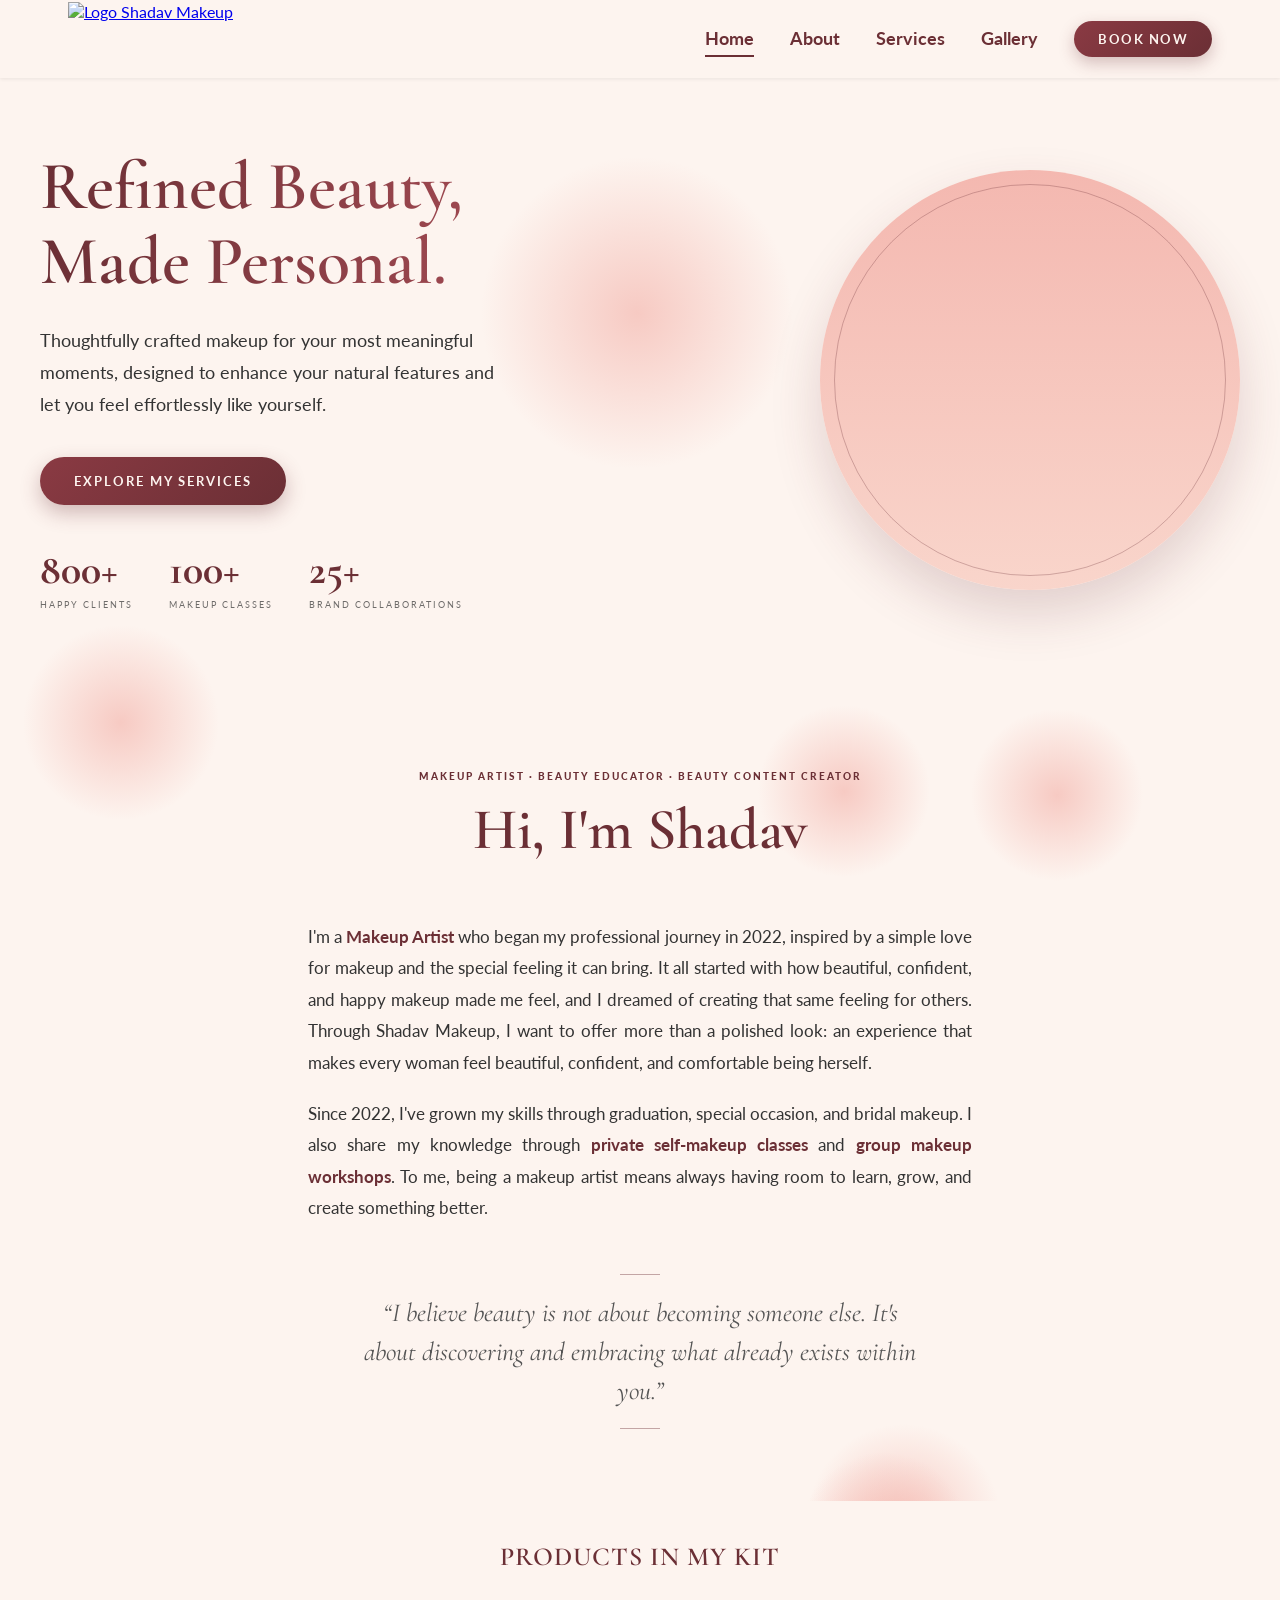
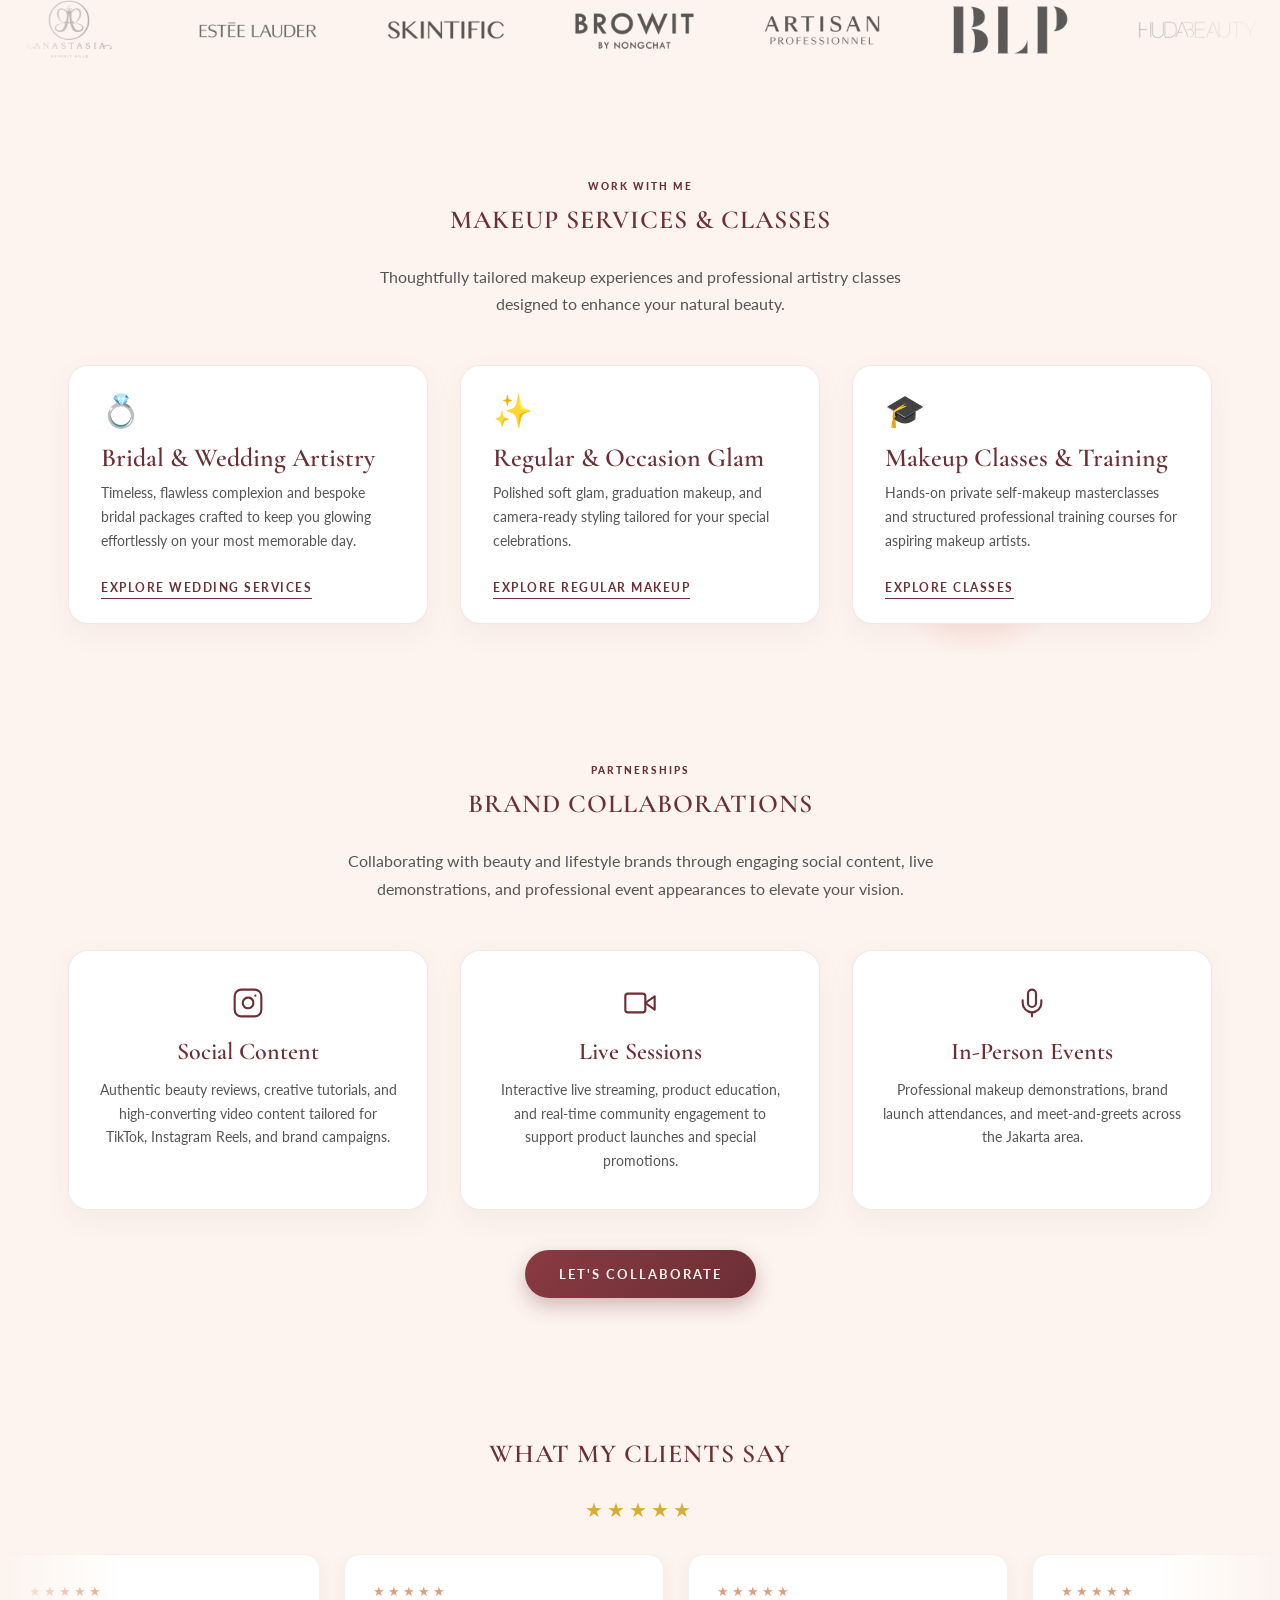
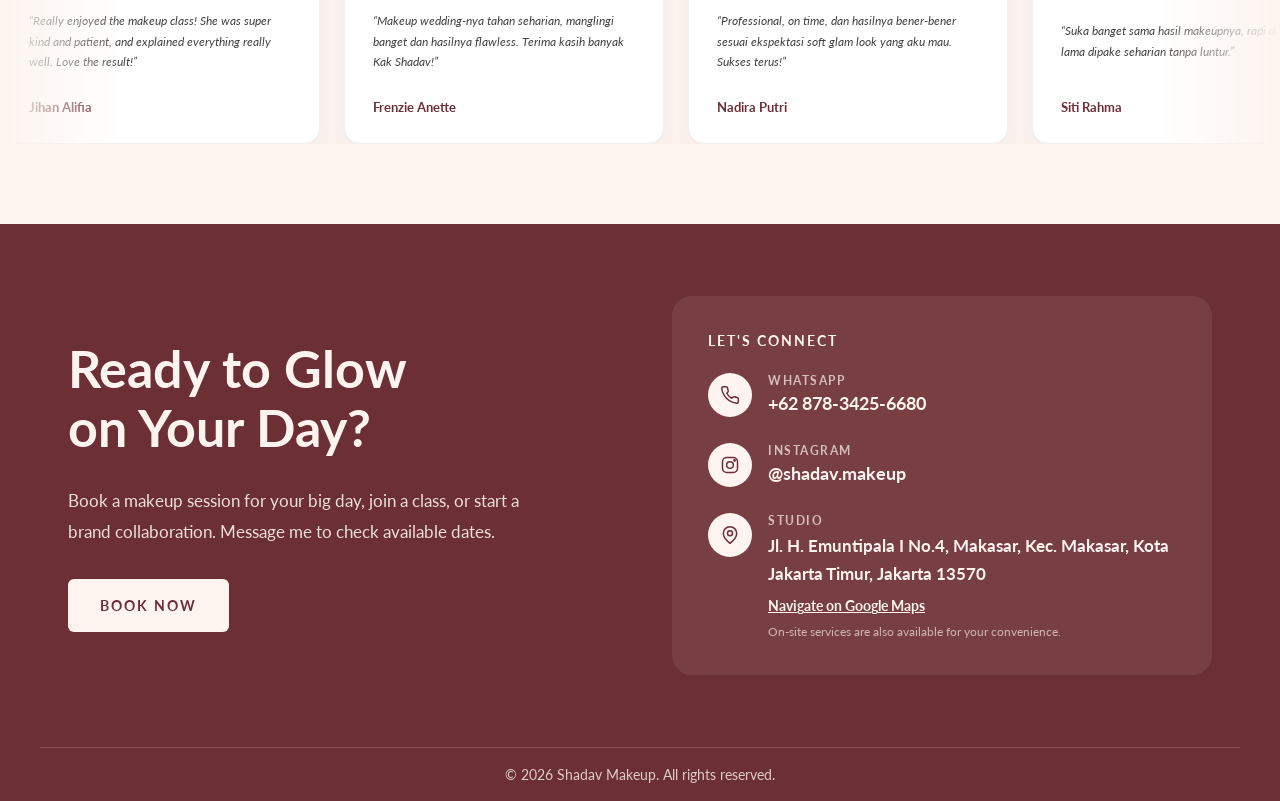
==== index.html @ 74dbebce "initial commit" ====
<!DOCTYPE html>
<html lang="id">
<head>
  <meta charset="UTF-8">
  <link rel="icon" href="Data/Logo/Logo.png" type="image/png">
  <meta name="viewport" content="width=device-width, initial-scale=1.0">
  <title>Shadav Makeup | Professional Makeup Artist</title>
  <link rel="preconnect" href="https://fonts.googleapis.com">
  <link rel="preconnect" href="https://fonts.gstatic.com" crossorigin>
  <link href="https://fonts.googleapis.com/css2?family=Cormorant+Garamond:wght@600&family=Lato:wght@400;700&display=swap" rel="stylesheet">
  <link rel="stylesheet" href="style.css">
</head>
<body class="has-glow">
 
  <header class="site-header">
    <div class="header-inner">
 
      <a href="index.html" class="logo" aria-label="Shadav Makeup, beranda">
        <img src="/Data/Logo/logo.png" alt="Logo Shadav Makeup">
      </a>
 
      <button class="nav-toggle" aria-label="Buka menu" aria-expanded="false">
        <span></span><span></span><span></span>
      </button>
 
      <nav class="main-nav" aria-label="Navigasi utama">
        <ul>
          <li><a href="index.html" class="active">Home</a></li>
          <li><a href="index.html#about">About</a></li>
          <li><a href="service.html">Services</a></li>
          <li><a href="gallery.html">Gallery</a></li>
          <li><a href="https://wa.me/6287834256680?text=Halo%2C%20saya%20ingin%20booking%20%5Bjenis%20layanan%5D%20pada%20tanggal%20%5Bdd%2Fmm%2Fyyyy%5D." class="nav-book-btn" target="_blank" rel="noopener">Book Now</a></li>
        </ul>
      </nav>
 
    </div>
  </header>
  <!DOCTYPE html>
<html lang="id">
<head>
  <meta charset="UTF-8">
  <meta name="viewport" content="width=device-width, initial-scale=1.0">
  <title>About Me | Shadav Makeup</title>
  <link rel="preconnect" href="https://fonts.googleapis.com">
  <link rel="preconnect" href="https://fonts.gstatic.com" crossorigin>
  <link href="https://fonts.googleapis.com/css2?family=Cormorant+Garamond:ital,wght@0,600;1,500&family=Lato:wght@400;700&display=swap" rel="stylesheet">
  <link rel="stylesheet" href="style.css">
</head>
<body>

  <main>

    <section class="hero">
    <div class="hero-inner">

  <div class="hero-text">
  <h1>Refined Beauty,<br>Made Personal.</h1>
  <p>Thoughtfully crafted makeup for your most meaningful moments, designed to enhance your natural features and let you feel effortlessly like yourself.</p>
  <a class="btn-primary" href="service.html">Explore My Services</a>

  <!-- Pindahkan .hero-stats ke sini -->
  <div class="hero-stats">
    <div class="hero-stat">
      <strong>800+</strong>
      <span>Happy Clients</span>
    </div>
    <div class="hero-stat">
      <strong>100+</strong>
      <span>Makeup Classes</span>
    </div>
    <div class="hero-stat">
      <strong>25+</strong>
      <span>Brand Collaborations</span>
    </div>
  </div>

    </div>
    <div class="hero-photo">
      <img src="Data/Logo/hero.png" alt="Shadav Makeup, professional makeup artist" fetchpriority="high">
      <img src="Data/Logo/hero1.png" alt="" aria-hidden="true">
      <img src="Data/Logo/hero2.png" alt="" aria-hidden="true">
    </div>

    </div>
  </section>

    <section id="about" class="about-hero has-glow">
      <p class="eyebrow">Makeup Artist · Beauty Educator · Beauty Content Creator</p>
      <h1>Hi, I'm Shadav</h1>
    </section>
    <section class="about-content">
      <p>
        I'm a <strong>Makeup Artist</strong> who began my professional journey
        in 2022, inspired by a simple love for makeup and the special feeling
        it can bring. It all started with how beautiful, confident, and happy
        makeup made me feel, and I dreamed of creating that same feeling for
        others. Through Shadav Makeup, I want to offer more than a polished
        look: an experience that makes every woman feel beautiful, confident,
        and comfortable being herself.
      </p>

      <p>
        Since 2022, I've grown my skills through graduation, special occasion,
        and bridal makeup. I also share my knowledge through
        <strong>private self-makeup classes</strong> and
        <strong>group makeup workshops</strong>. To me, being a makeup artist
        means always having room to learn, grow, and create something better.
      </p>

      <blockquote class="about-quote">
        <p>“I believe beauty is not about becoming someone else. It's about discovering and embracing what already exists within you.”</p>
      </blockquote>

    </section>

    <section class="brand-section">
    <div class="brand-title">Products in my kit</div>
    <div class="brand-marquee">
      <div class="brand-track">
        <!-- SET PERTAMA (Gambar Asli: brand sampai brand2) -->
        <div class="brand-item"><img src="Data/Brand/brand.png" alt="Brand Logo" loading="lazy"></div>
        <div class="brand-item"><img src="Data/Brand/brand1.png" alt="Brand Logo" loading="lazy"></div>
        <div class="brand-item"><img src="Data/Brand/brand2.png" alt="Brand Logo" loading="lazy"></div>
        <div class="brand-item"><img src="Data/Brand/brand3.png" alt="Brand Logo" loading="lazy"></div>
        <div class="brand-item"><img src="Data/Brand/brand4.png" alt="Brand Logo" loading="lazy"></div>
        <div class="brand-item"><img src="Data/Brand/brand5.png" alt="Brand Logo" loading="lazy"></div>
        <div class="brand-item"><img src="Data/Brand/brand6.png" alt="Brand Logo" loading="lazy"></div>
        <div class="brand-item"><img src="Data/Brand/brand7.png" alt="Brand Logo" loading="lazy"></div>
        <div class="brand-item"><img src="Data/Brand/brand8.png" alt="Brand Logo" loading="lazy"></div>
        <div class="brand-item"><img src="Data/Brand/brand9.png" alt="Brand Logo" loading="lazy"></div>
        <div class="brand-item"><img src="Data/Brand/brand10.png" alt="Brand Logo" loading="lazy"></div>
        <div class="brand-item"><img src="Data/Brand/brand11.png" alt="Brand Logo" loading="lazy"></div>
        <div class="brand-item"><img src="Data/Brand/brand12.png" alt="Brand Logo" loading="lazy"></div>
        <div class="brand-item"><img src="Data/Brand/brand13.png" alt="Brand Logo" loading="lazy"></div>
        <div class="brand-item"><img src="Data/Brand/brand14.png" alt="Brand Logo" loading="lazy"></div>

        <!-- SET KEDUA (Duplikat persis untuk looping tanpa jeda) -->
        <div class="brand-item"><img src="Data/Brand/brand.png" alt="Brand Logo" loading="lazy"></div>
        <div class="brand-item"><img src="Data/Brand/brand1.png" alt="Brand Logo" loading="lazy"></div>
        <div class="brand-item"><img src="Data/Brand/brand2.png" alt="Brand Logo" loading="lazy"></div>
        <div class="brand-item"><img src="Data/Brand/brand3.png" alt="Brand Logo" loading="lazy"></div>
        <div class="brand-item"><img src="Data/Brand/brand4.png" alt="Brand Logo" loading="lazy"></div>
        <div class="brand-item"><img src="Data/Brand/brand5.png" alt="Brand Logo" loading="lazy"></div>
        <div class="brand-item"><img src="Data/Brand/brand6.png" alt="Brand Logo" loading="lazy"></div>
        <div class="brand-item"><img src="Data/Brand/brand7.png" alt="Brand Logo" loading="lazy"></div>
        <div class="brand-item"><img src="Data/Brand/brand8.png" alt="Brand Logo" loading="lazy"></div>
        <div class="brand-item"><img src="Data/Brand/brand9.png" alt="Brand Logo" loading="lazy"></div>
        <div class="brand-item"><img src="Data/Brand/brand10.png" alt="Brand Logo" loading="lazy"></div>
        

      </div>
    </div>
    </section>

    <!-- ===== SERVICES HIGHLIGHT SECTION ===== -->
    <section class="services-overview-section">
      <div class="services-overview-header">
        <p class="eyebrow" style="text-align: center;">Work With Me</p>
        <h2 class="brand-title">Makeup Services & Classes</h2>
        <p class="services-overview-lead">Thoughtfully tailored makeup experiences and professional artistry classes designed to enhance your natural beauty.</p>
      </div>

      <div class="services-preview-grid">
        <!-- Card 1: Wedding Services -->
        <div class="service-preview-card">
          <div class="service-preview-icon" aria-hidden="true">💍</div>
          <h3>Bridal & Wedding Artistry</h3>
          <p>Timeless, flawless complexion and bespoke bridal packages crafted to keep you glowing effortlessly on your most memorable day.</p>
          <a href="service.html#makeup-services" class="service-preview-btn">Explore Wedding Services</a>
        </div>

        <!-- Card 2: Regular & Occasion -->
        <div class="service-preview-card">
          <div class="service-preview-icon" aria-hidden="true">✨</div>
          <h3>Regular & Occasion Glam</h3>
          <p>Polished soft glam, graduation makeup, and camera-ready styling tailored for your special celebrations.</p>
          <a href="service.html#makeup-services" class="service-preview-btn">Explore Regular Makeup</a>
        </div>

        <!-- Card 3: Makeup Class -->
        <div class="service-preview-card">
          <div class="service-preview-icon" aria-hidden="true">🎓</div>
          <h3>Makeup Classes & Training</h3>
          <p>Hands-on private self-makeup masterclasses and structured professional training courses for aspiring makeup artists.</p>
          <a href="service.html#makeup-class" class="service-preview-btn">Explore Classes</a>
        </div>
      </div>
    </section>

<!-- ===== BRAND COLLABORATIONS HIGHLIGHT SECTION ===== -->
    <section class="brand-collab-highlight">
      <div class="brand-collab-header">
        <p class="eyebrow" style="text-align: center;">Partnerships</p>
        <h2 class="brand-title">Brand Collaborations</h2>
        <p class="brand-collab-lead">Collaborating with beauty and lifestyle brands through engaging social content, live demonstrations, and professional event appearances to elevate your vision.</p>
      </div>

      <div class="brand-collab-grid">
        <!-- Card 1: Social Content & UGC (Ikon Frame / Kamera Sosial Media) -->
        <div class="brand-collab-card">
          <div class="collab-icon" aria-hidden="true">
            <svg viewBox="0 0 24 24" width="32" height="32" fill="none" stroke="var(--maroon)" stroke-width="1.6" stroke-linecap="round" stroke-linejoin="round">
              <rect x="2" y="2" width="20" height="20" rx="5" ry="5"/>
              <path d="M16 11.37A4 4 0 1 1 12.63 8 4 4 0 0 1 16 11.37z"/>
              <line x1="17.5" y1="6.5" x2="17.51" y2="6.5"/>
            </svg>
          </div>
          <h3>Social Content</h3>
          <p>Authentic beauty reviews, creative tutorials, and high-converting video content tailored for TikTok, Instagram Reels, and brand campaigns.</p>
        </div>

        <!-- Card 2: Live Sessions (Ikon Kamera Video / Live Stream) -->
        <div class="brand-collab-card">
          <div class="collab-icon" aria-hidden="true">
            <svg viewBox="0 0 24 24" width="32" height="32" fill="none" stroke="var(--maroon)" stroke-width="1.6" stroke-linecap="round" stroke-linejoin="round">
              <polygon points="23 7 16 12 23 17 23 7"/>
              <rect x="1" y="5" width="15" height="14" rx="2" ry="2"/>
            </svg>
          </div>
          <h3>Live Sessions</h3>
          <p>Interactive live streaming, product education, and real-time community engagement to support product launches and special promotions.</p>
        </div>

        <!-- Card 3: In-Person Events (Ikon Mikrofon Panggung / Demo) -->
        <div class="brand-collab-card">
          <div class="collab-icon" aria-hidden="true">
            <svg viewBox="0 0 24 24" width="32" height="32" fill="none" stroke="var(--maroon)" stroke-width="1.6" stroke-linecap="round" stroke-linejoin="round">
              <path d="M12 2a3 3 0 0 0-3 3v7a3 3 0 0 0 6 0V5a3 3 0 0 0-3-3Z"/>
              <path d="M19 10v2a7 7 0 0 1-14 0v-2"/>
              <line x1="12" y1="19" x2="12" y2="22"/>
            </svg>
          </div>
          <h3>In-Person Events</h3>
          <p>Professional makeup demonstrations, brand launch attendances, and meet-and-greets across the Jakarta area.</p>
        </div>
      </div>

      <div class="brand-collab-action">
        <a href="service.html#brand-collaboration" class="btn-primary">Let's Collaborate</a>
      </div>
    </section>



 <section class="testimonial-section">
  <div class="testimonial-header">
    <div class="brand-title">What My Clients Say</div>
    <div class="testimonial-stars" aria-hidden="true">★★★★★</div>
  </div>

  <div class="testimonial-marquee">
    <div class="testimonial-track">
      <!-- SET TESTIMONI PERTAMA -->
      <a href="https://maps.app.goo.gl/9hsA146xZjaHkPZA9" target="_blank" rel="noopener" class="testimonial-card">
        <div class="card-stars" aria-hidden="true">★★★★★</div>
        <p class="t-text">“Really enjoyed the makeup class! She was super kind and patient, and explained everything really well. Love the result!”</p>
        <span class="t-author">Jihan Alifia</span>
      </a>

      <a href="https://maps.app.goo.gl/gFiQk3ho4shvxbuf9" target="_blank" rel="noopener" class="testimonial-card">
        <div class="card-stars" aria-hidden="true">★★★★★</div>
        <p class="t-text">“Makeup wedding-nya tahan seharian, manglingi banget dan hasilnya flawless. Terima kasih banyak Kak Shadav!”</p>
        <span class="t-author">Frenzie Anette</span>
      </a>

      <a href="https://maps.app.goo.gl/FarWRDCESNrMwCrSA" target="_blank" rel="noopener" class="testimonial-card">
        <div class="card-stars" aria-hidden="true">★★★★★</div>
        <p class="t-text">“Professional, on time, dan hasilnya bener-bener sesuai ekspektasi soft glam look yang aku mau. Sukses terus!”</p>
        <span class="t-author">Nadira Putri</span>
      </a>

      <a href="https://maps.app.goo.gl/e9GyzihfRvAQogbX6" target="_blank" rel="noopener" class="testimonial-card">
        <div class="card-stars" aria-hidden="true">★★★★★</div>
        <p class="t-text">“Suka banget sama hasil makeupnya, rapi dan tahan lama dipake seharian tanpa luntur.”</p>
        <span class="t-author">Siti Rahma</span>
      </a>

      <a href="https://maps.app.goo.gl/4ePkPffBnWtYSzQG7" target="_blank" rel="noopener" class="testimonial-card">
        <div class="card-stars" aria-hidden="true">★★★★★</div>
        <p class="t-text">“Private makeup class-nya seru banget, diajarin detail dari nol sampai bisa teknik complexion yang bener.”</p>
        <span class="t-author">Dinda Kirana</span>
      </a>

      <a href="https://maps.app.goo.gl/6vgnK3c5M13cmcCY9" target="_blank" rel="noopener" class="testimonial-card">
        <div class="card-stars" aria-hidden="true">★★★★★</div>
        <p class="t-text">“I absolutely love Ms. Shafa's self-makeup class. It's detailed, simple, easy to understand, and clear. The results are so satisfying.”</p>
        <span class="t-author">Davina adhelya</span>
      </a>

      <a href="https://maps.app.goo.gl/WM1gA1UuwzsRpN5w9" target="_blank" rel="noopener" class="testimonial-card">
        <div class="card-stars" aria-hidden="true">★★★★★</div>
        <p class="t-text">“So happy, the makeup results are really good, Shadav's hands are really good at doing my makeup from tan to deep without changing my skin color🫶”</p>
        <span class="t-author">Novi Hidayah</span>
      </a>

      <a href="https://maps.app.goo.gl/pMRHf56opGnf6Pqm9" target="_blank" rel="noopener" class="testimonial-card">
        <div class="card-stars" aria-hidden="true">★★★★★</div>
        <p class="t-text">“Her sister was a huge help on my wedding day. Her makeup was flawless and lasted until the evening. Thanks for helping me on my big day!”</p>
        <span class="t-author">Maria Virginia</span>
      </a>

      <a href="https://maps.app.goo.gl/UgUh7FtUmLudr6Rf7" target="_blank" rel="noopener" class="testimonial-card">
        <div class="card-stars" aria-hidden="true">★★★★★</div>
        <p class="t-text">“My first makeup class & I was really taught in detail & the sister was very patient when I asked a lot of questions about makeup, thank you very much sis🤍”</p>
        <span class="t-author">Anggraeni Eka Parameswari</span>
      </a>

      <a href="https://maps.app.goo.gl/iuUbffXzSxBXUpti6" target="_blank" rel="noopener" class="testimonial-card">
        <div class="card-stars" aria-hidden="true">★★★★★</div>
        <p class="t-text">“The make up is super awesome, lots of people praise it for being beautiful 🥹 it really suits my face and stays on for a long time”</p>
        <span class="t-author">Nurnisa Dwisefana</span>
      </a>

      <a href="https://maps.app.goo.gl/yznptiZFTEC7spkP7" target="_blank" rel="noopener" class="testimonial-card">
        <div class="card-stars" aria-hidden="true">★★★★★</div>
        <p class="t-text">“It was really great to join the self-makeup class here, the sister was very patient in teaching me and the makeup results were just what I wanted🫶🏻 Keep up the good work, Sis💛”</p>
        <span class="t-author">Novaria Fenita</span>
      </a>

      <a href="https://maps.app.goo.gl/uRn6LtdHjKHLuNyZ7" target="_blank" rel="noopener" class="testimonial-card">
        <div class="card-stars" aria-hidden="true">★★★★★</div>
        <p class="t-text">“Honestly guys, this is the best mua ever I MEAN the makeup is so amazing, beautiful, flawless, even worn until night long lasting on me huhu from complexion!”</p>
        <span class="t-author">Eveline Chintia</span>
      </a>

    </div>
  </div>
</section>

  </main>
  <footer class="site-footer">
    <div class="footer-inner">
 
      <!-- Left: call to action -->
      <div class="footer-cta">
        <h2>Ready to Glow<br>on Your Day?</h2>
        <p>Book a makeup session for your big day, join a class, or start a brand collaboration. Message me to check available dates.</p>
        <a class="btn-cta"
           href="https://wa.me/6287834256680?text=Halo%2C%20saya%20ingin%20booking%20%5Bjenis%20layanan%5D%20pada%20tanggal%20%5Bdd%2Fmm%2Fyyyy%5D."
           target="_blank" rel="noopener">Book Now</a>
      </div>
 
      <!-- Right: contact card -->
      <div class="footer-card">
        <h3>Let's Connect</h3>
        <ul class="connect-list">
 
          <li>
            <span class="icon" aria-hidden="true">
              <svg viewBox="0 0 24 24" width="20" height="20" fill="none" stroke="currentColor" stroke-width="1.8" stroke-linecap="round" stroke-linejoin="round"><path d="M22 16.9v3a2 2 0 0 1-2.2 2 19.8 19.8 0 0 1-8.6-3.1 19.5 19.5 0 0 1-6-6A19.8 19.8 0 0 1 2.1 4.2 2 2 0 0 1 4.1 2h3a2 2 0 0 1 2 1.7c.1 1 .4 1.9.7 2.8a2 2 0 0 1-.5 2.1L8.1 9.9a16 16 0 0 0 6 6l1.3-1.3a2 2 0 0 1 2.1-.4c.9.3 1.8.6 2.8.7a2 2 0 0 1 1.7 2z"/></svg>
            </span>
            <div>
              <span class="label">WhatsApp</span>
              <a href="https://wa.me/6287834256680" target="_blank" rel="noopener">+62 878-3425-6680</a>
            </div>
          </li>
 
          <li>
            <span class="icon" aria-hidden="true">
              <svg viewBox="0 0 24 24" width="20" height="20" fill="none" stroke="currentColor" stroke-width="1.8" stroke-linecap="round" stroke-linejoin="round"><rect x="3" y="3" width="18" height="18" rx="5"/><circle cx="12" cy="12" r="4"/><circle cx="17.5" cy="6.5" r="0.8" fill="currentColor"/></svg>
            </span>
            <div>
              <span class="label">Instagram</span>
              <a href="https://www.instagram.com/shadav.makeup/" target="_blank" rel="noopener">@shadav.makeup</a>
            </div>
          </li>
 
          <li>
            <span class="icon" aria-hidden="true">
              <svg viewBox="0 0 24 24" width="20" height="20" fill="none" stroke="currentColor" stroke-width="1.8" stroke-linecap="round" stroke-linejoin="round"><path d="M20 10c0 6-8 12-8 12S4 16 4 10a8 8 0 0 1 16 0z"/><circle cx="12" cy="10" r="3"/></svg>
            </span>
            <div>
              <span class="label">Studio</span>
              <p class="address">Jl. H. Emuntipala I No.4, Makasar, Kec. Makasar, Kota Jakarta Timur, Jakarta 13570</p>
              <a class="maps-link" href="https://maps.app.goo.gl/tydZSCVLw7vXLrX76" target="_blank" rel="noopener">Navigate on Google Maps</a>
              <p class="note">On-site services are also available for your convenience.</p>
            </div>
          </li>
 
        </ul>
      </div>
 
    </div>
 
    <div class="footer-bottom">
      &copy; <span id="year">2026</span> Shadav Makeup. All rights reserved.
    </div>
  </footer>
 
  <script>
    const toggle = document.querySelector('.nav-toggle');
    const nav = document.querySelector('.main-nav');
    const dd = document.querySelector('.has-dropdown');
 
    toggle.addEventListener('click', () => {
      const open = nav.classList.toggle('open');
      toggle.setAttribute('aria-expanded', open);
    });
 
    // Mobile: ketuk Services untuk buka/tutup submenu
    dd.querySelector(':scope > a').addEventListener('click', (e) => {
      if (window.innerWidth <= 860) {
        e.preventDefault();
        dd.classList.toggle('open');
      }
    });
 
    // Tahun footer otomatis
    document.getElementById('year').textContent = new Date().getFullYear();
  </script>
 
<script src="glow.js" defer></script>
</body>
</html>
---- style.css ----
:root {
  --primary: #fdf4ef;      /* warna primer: background halaman dan header */
  --maroon: #6b2f35;
  --text: #333333;
  --header-h: 78px;
}

* { box-sizing: border-box; margin: 0; padding: 0; }

body {
  min-height: 100vh;
  display: flex;
  flex-direction: column;
  font-family: "Lato", sans-serif;
  color: var(--text);
  background: var(--primary);
}



/* ===== HEADER ===== */
.site-header {
  position: sticky;
  top: 0;
  z-index: 100;
  height: var(--header-h);
  background: var(--primary);
  box-shadow: 0 1px 4px rgba(0, 0, 0, 0.08);
}

.header-inner {
  height: 100%;
  max-width: 1200px;
  margin: 0 auto;
  padding: 0 28px;
  display: flex;
  align-items: center;
  justify-content: space-between;
}

.logo img {
  display: block;
  height: 75px;
  width: auto;
}

/* ===== NAVIGATION ===== */
.main-nav > ul {
  list-style: none;
  display: flex;
  align-items: center;
  gap: 36px;
}

.main-nav a {
  display: inline-block;
  padding: 6px 0;
  font-size: 18px;
  font-weight: 700;
  color: var(--maroon);
  text-decoration: none;
  border-bottom: 2px solid transparent;
  transition: border-color 0.2s;
}

.main-nav a:hover,
.main-nav a.active {
  border-bottom-color: var(--maroon);
}

/* Styling khusus tombol Book Now di Header */
.main-nav .nav-book-btn {
  display: inline-block;
  padding: 10px 24px;
  background-color: var(--maroon);
  color: var(--primary) !important;
  border-radius: 999px;
  font-weight: 700;
  border-bottom: none !important;
  transition: opacity 0.2s, transform 0.2s;
}

.main-nav .nav-book-btn:hover {
  opacity: 0.9;
  transform: translateY(-1px);
  border-bottom: none !important;
}

/* ===== DROPDOWN (Services) ===== */
.has-dropdown { position: relative; }

.dropdown {
  position: absolute;
  top: 100%;
  left: -20px;
  min-width: 280px;
  padding: 8px 0;
  background: #fff;
  box-shadow: 0 6px 18px rgba(0, 0, 0, 0.12);
  opacity: 0;
  visibility: hidden;
  transform: translateY(8px);
  transition: opacity 0.2s, transform 0.2s, visibility 0.2s;
}

.has-dropdown:hover .dropdown,
.has-dropdown:focus-within .dropdown {
  opacity: 1;
  visibility: visible;
  transform: translateY(0);
}

.dropdown li { list-style: none; }

.dropdown a {
  display: block;
  padding: 12px 20px;
  font-size: 17px;
  color: var(--text);
  border-bottom: none;
}

.dropdown a:hover {
  background: var(--primary);
  color: var(--maroon);
  border-bottom: none;
}

/* ===== HAMBURGER (mobile) ===== */
.nav-toggle {
  display: none;
  background: none;
  border: 0;
  cursor: pointer;
  padding: 8px;
}

.nav-toggle span {
  display: block;
  width: 26px;
  height: 3px;
  margin: 5px 0;
  background: var(--maroon);
  border-radius: 2px;
}

/* ===== FOOTER ===== */
.site-footer {
  margin-top: auto;
  background: var(--maroon);
  color: var(--primary);
}

.footer-inner {
  max-width: 1200px;
  margin: 0 auto;
  padding: 72px 28px;
  display: grid;
  grid-template-columns: 1fr 1fr;
  gap: 64px;
  align-items: center;
}

/* Left: call to action */
.footer-cta h2 {
  font-size: clamp(36px, 5vw, 52px);
  font-weight: 700;
  line-height: 1.15;
  margin-bottom: 28px;
}

.footer-cta p {
  max-width: 460px;
  font-size: 17px;
  line-height: 1.8;
  opacity: 0.9;
  margin-bottom: 32px;
}

.btn-cta {
  display: inline-block;
  padding: 18px 32px;
  background: var(--primary);
  color: var(--maroon);
  font-size: 14px;
  font-weight: 700;
  letter-spacing: 2px;
  text-transform: uppercase;
  text-decoration: none;
  border-radius: 6px;
  transition: transform 0.2s, box-shadow 0.2s;
}

.btn-cta:hover {
  transform: translateY(-2px);
  box-shadow: 0 8px 18px rgba(0, 0, 0, 0.25);
}

/* Right: contact card */
.footer-card {
  padding: 36px;
  background: rgba(253, 244, 239, 0.08);
  border-radius: 20px;
}

.footer-card h3 {
  font-size: 14px;
  font-weight: 700;
  letter-spacing: 2px;
  text-transform: uppercase;
  margin-bottom: 24px;
}

.connect-list { list-style: none; }

.connect-list li {
  display: flex;
  gap: 16px;
  align-items: flex-start;
  margin-bottom: 26px;
}

.connect-list li:last-child { margin-bottom: 0; }

.connect-list .icon {
  flex: 0 0 44px;
  width: 44px;
  height: 44px;
  display: flex;
  align-items: center;
  justify-content: center;
  background: var(--primary);
  color: var(--maroon);
  border-radius: 50%;
}

.connect-list .label {
  display: block;
  font-size: 12px;
  font-weight: 700;
  letter-spacing: 1.5px;
  text-transform: uppercase;
  opacity: 0.7;
  margin-bottom: 4px;
}

.connect-list a {
  color: var(--primary);
  font-size: 18px;
  font-weight: 700;
  text-decoration: none;
}

.connect-list a:hover { text-decoration: underline; }

.connect-list .address {
  font-size: 17px;
  font-weight: 700;
  line-height: 1.7;
}

.connect-list .maps-link {
  display: inline-block;
  margin-top: 8px;
  font-size: 14px;
  text-decoration: underline;
}

.connect-list .note {
  margin-top: 10px;
  font-size: 12px;
  opacity: 0.65;
}

.footer-bottom {
  max-width: 1200px;
  margin: 0 auto;
  border-top: 1px solid rgba(253, 244, 239, 0.2);
  text-align: center;
  padding: 18px 28px;
  font-size: 14px;
  opacity: 0.8;
}

/* ===== RESPONSIVE ===== */
@media (max-width: 860px) {
  .nav-toggle { display: block; }

  .main-nav {
    position: absolute;
    top: var(--header-h);
    left: 0;
    right: 0;
    background: var(--primary);
    box-shadow: 0 6px 12px rgba(0, 0, 0, 0.08);
    display: none;
  }

  .main-nav.open { display: block; }

  .main-nav > ul {
    flex-direction: column;
    align-items: stretch;
    gap: 0;
    padding: 8px 28px 16px;
  }

  .main-nav a { padding: 12px 0; }

  .dropdown {
    position: static;
    opacity: 1;
    visibility: visible;
    transform: none;
    box-shadow: none;
    background: transparent;
    padding: 0 0 0 16px;
    min-width: 0;
    display: none;
  }

  .has-dropdown.open .dropdown { display: block; }

  .footer-inner {
    grid-template-columns: 1fr;
    gap: 40px;
    padding: 48px 28px;
  }
}

@media (max-width: 520px) {
  .footer-card { padding: 24px; }
  .hero-stats { gap: 16px 20px; }
  .hero-stat strong { font-size: 32px; }
  .hero-stat span { font-size: 9px; letter-spacing: 1.5px; }
}
/* ===== ABOUT ===== */ 
.about-hero {
  position: relative;
    overflow-x: clip;
  text-align: center;
  padding: 72px 28px 24px;
}


.eyebrow {
  margin-bottom: 12px;
  font-size: 10px;
  font-weight: 1000;
  letter-spacing: 2px;
  text-transform: uppercase;
  color: var(--maroon);
}

.brand-title {
  text-align: center;
  font-family: "Cormorant Garamond", serif;
  font-size: clamp(18px, 3vw, 26px) !important;
  font-weight: 600;
  color: var(--maroon);
  margin-bottom: 28px;
  letter-spacing: 1px;
  text-transform: uppercase;
}

.about-hero h1 {
  font-family: "Cormorant Garamond", serif;
  font-size: clamp(40px, 8vw, 58px);
  font-weight: 600;
  color: var(--maroon);
}

.glow-layer {
  position: absolute;
  inset: 0;
  pointer-events: none;
}

.has-glow {
  position: relative;
  isolation: isolate;
}

.has-glow > :not(.glow-layer) {
  position: relative;
  z-index: 1;
}

.glow {
  position: absolute;
  border-radius: 50%;
  background: radial-gradient(closest-side, rgba(244, 184, 176, 0.7), rgba(244, 184, 176, 0));
  animation: glow-pulse 8s ease-in-out infinite;
}


@keyframes glow-pulse {
  0%, 100% { opacity: 0.25; transform: scale(0.92); }
  50%      { opacity: 0.65; transform: scale(1.08); }
}

@media (prefers-reduced-motion: reduce) {
  .glow { animation: none; opacity: 0.4; }
}

.about-lead {
  max-width: 620px;
  margin: 20px auto 0;
  font-family: "Cormorant Garamond", serif;
  font-style: italic;
  font-size: 20px;
  line-height: 1.5;
  color: var(--maroon);
}

.about-content {
  max-width: 720px;
  margin: 0 auto;
  padding: 32px 28px 72px;
}

.about-content h2 {
  margin: 48px 0 16px;
  font-family: "Cormorant Garamond", serif;
  font-size: 34px;
  font-weight: 600;
  color: var(--maroon);
}

.about-content p {
  margin-bottom: 20px;
  font-size: 17px;
  line-height: 1.85;
  text-align: justify;
  hyphens: auto;
}

.about-content strong { color: var(--maroon); }

.about-quote {
  max-width: 560px;
  margin: 50px auto 0;
  text-align: center;
}

.about-quote::before,
.about-quote::after {
  content: "";
  display: block;
  width: 40px;
  height: 1px;
  margin: 0 auto;
  background: var(--maroon);
  opacity: 0.4;
}

.about-quote::before { margin-bottom: 18px; }
.about-quote::after { margin-top: 18px; }

.about-quote p {
  margin: 0;
  text-align: center;
  font-family: "Cormorant Garamond", serif;
  font-style: italic;
  font-size: 26px;
  line-height: 1.5;
  color: #555;
}


/* ===== HERO ===== */
.hero {
  padding: 72px 28px 88px;
}

.hero-inner {
  max-width: 1200px;
  margin: 0 auto;
  display: grid;
  grid-template-columns: 1.1fr 0.9fr;
  gap: 56px;
  align-items: center;
}

.hero h1 {
  margin-bottom: 24px;
  font-family: "Cormorant Garamond", serif;
  font-size: clamp(42px, 6vw, 68px);
  font-weight: 600;
  line-height: 1.1;
  background: linear-gradient(90deg, #6b2f35, #b4535c);
  -webkit-background-clip: text;
  background-clip: text;
  -webkit-text-fill-color: transparent;
  color: transparent;
}

.hero-text p {
  max-width: 460px;
  margin-bottom: 36px;
  font-size: 18px;
  line-height: 1.8;
}

.btn-primary {
  display: inline-block;
  padding: 16px 34px;
  background: linear-gradient(135deg, #8a3a43, #6b2f35);
  color: var(--primary);
  font-size: 13px;
  font-weight: 700;
  letter-spacing: 2px;
  text-transform: uppercase;
  text-decoration: none;
  border-radius: 999px;
  box-shadow: 0 8px 20px rgba(107, 47, 53, 0.3);
  transition: transform 0.2s, box-shadow 0.2s;
}

.btn-primary:hover {
  transform: translateY(-2px);
  box-shadow: 0 12px 26px rgba(107, 47, 53, 0.38);
}

.hero-stats {
  display: flex;
  flex-wrap: wrap;
  justify-content: flex-start;
  gap: 24px 36px;
  text-align: left;
  margin-top: 44px;
}


.hero-stat strong {
  display: block;
  font-family: "Cormorant Garamond", serif;
  font-size: 42px;
  line-height: 1;
  color: var(--maroon);
}

.hero-stat span {
  display: block;
  margin-top: 8px;
  font-size: 9px;
  letter-spacing: 2px;
  text-transform: uppercase;
  opacity: 0.7;
}

/* Foto berbingkai lengkung */
.hero-photo {
  position: relative;
  width: min(100%, 420px);
  aspect-ratio: 1 / 1;
  margin-left: auto;
  overflow: hidden;
  border-radius: 50%;
  background: linear-gradient(180deg, #f4b8b0, #f9d5cb);
  box-shadow: 0 24px 50px rgba(107, 47, 53, 0.18);
}

.hero-photo img:nth-child(1) { animation-delay: 0s; }
.hero-photo img:nth-child(2) { animation-delay: 5s; }
.hero-photo img:nth-child(3) { animation-delay: 10s; }


@keyframes hero-fade {
  0%   { opacity: 0; transform: scale(1.05); }
  7%   { opacity: 1; }
  33%  { opacity: 1; }
  40%  { opacity: 0; transform: scale(1); }
  100% { opacity: 0; transform: scale(1.05); }
}

@media (prefers-reduced-motion: reduce) {
  .hero-photo img { animation: none; }
  .hero-photo img:first-child { opacity: 1; }
}

.hero-photo::before {
  content: "";
  position: absolute;
  inset: 14px;
  border: 1px solid rgba(107, 47, 53, 0.3);
  border-radius: 50%;
  pointer-events: none;
  z-index: 2;
}

.hero-photo img {
  position: absolute;
  inset: 0;
  opacity: 0;
  animation: hero-fade 15s ease-in-out infinite;
  width: 100%;
  height: 100%;
  object-fit: cover;
  object-position: center top;

}

@media (max-width: 860px) {
  .hero-inner {
    grid-template-columns: 1fr; /* Mengubah layout jadi 1 kolom ke bawah */
    gap: 40px;
    text-align: center;    
  }

  .hero-text p { margin-left: auto; margin-right: auto; }
  .hero-stats { 
    justify-content: center; 
  }
  .hero-stat { 
    text-align: center; 
  }

  .hero-photo { margin: 0 auto; width: min(100%, 340px); }
}

/* ===== BRAND MARQUEE SECTION ===== */
.brand-section {
  padding: 40px 0 60px;
  overflow: hidden;
  background: var(--primary);
}

.brand-marquee {
  position: relative;
  width: 100%;
  overflow: hidden;
  display: flex;
  margin-top: 24px;
  /* Efek pudar (fade) di sisi kiri dan kanan */
  mask-image: linear-gradient(90deg, transparent, #000 15%, #000 85%, transparent);
  -webkit-mask-image: linear-gradient(90deg, transparent, #000 15%, #000 85%, transparent);
}

.brand-track {
  display: flex;
  gap: 48px;
  width: max-content;
  align-items: center;
  animation: scroll-brand 30s linear infinite;
}

.brand-track:hover {
  animation-play-state: paused; /* Berhenti saat kursor diarahkan ke logo */
}

.brand-item {
  flex: 0 0 auto;
  display: flex;
  align-items: center;
  justify-content: center;
  width: 140px;
  height: 60px;
}

.brand-item img {
  max-width: 100%;
  max-height: 100%;
  object-fit: contain;
  opacity: 0.65;
  filter: grayscale(100%);
  transition: opacity 0.3s, filter 0.3s;
}

.brand-item img:hover {
  opacity: 1;
  filter: grayscale(0%);
}

@keyframes scroll-brand {
  from {
    transform: translateX(0);
  }
  to {
    transform: translateX(-50%);
  }
}

@media (prefers-reduced-motion: reduce) {
  .brand-track { animation: none; }
}

/* ===== TESTIMONIAL MARQUEE SECTION ===== */
.testimonial-section {
  padding: 60px 0 80px;
  background: var(--primary);
  overflow: hidden;
}

.testimonial-header {
  text-align: center;
  margin-bottom: 32px;
}

.testimonial-stars {
  font-size: 20px;
  color: #d4af37;
  letter-spacing: 4px;
  margin-top: 8px;
}

.testimonial-marquee {
  position: relative;
  width: 100%;
  overflow: hidden;
  display: flex;
  mask-image: linear-gradient(90deg, transparent, #000 10%, #000 90%, transparent);
  -webkit-mask-image: linear-gradient(90deg, transparent, #000 10%, #000 90%, transparent);
}

.testimonial-track {
  display: flex;
  gap: 24px;
  width: max-content;
  animation: scroll-testimonials 38s linear infinite;
}

.testimonial-track:hover {
  animation-play-state: paused;
}

.testimonial-card {
  flex: 0 0 320px;
  background: #ffffff;
  padding: 28px;
  border-radius: 16px;
  text-decoration: none;
  color: var(--text);
  box-shadow: 0 6px 20px rgba(107, 47, 53, 0.06);
  border: 1px solid rgba(107, 47, 53, 0.08);
  display: flex;
  flex-direction: column;
  justify-content: space-between;
  transition: transform 0.3s, box-shadow 0.3s;
}

.testimonial-card:hover {
  transform: translateY(-4px);
  box-shadow: 0 12px 28px rgba(107, 47, 53, 0.12);
}

.t-text {
  font-size: 12px;
  line-height: 1.7;
  font-style: italic;
  margin-bottom: 16px;
  color: #444;
}

.t-author {
  display: block;
  font-weight: 700;
  font-size: 13px;
  color: var(--maroon);
}

/* ===== SERVICES OVERVIEW SECTION ===== */
.services-overview-section {
  padding: 60px 28px 80px;
  max-width: 1200px;
  margin: 0 auto;
}

.services-overview-header {
  text-align: center;
  margin-bottom: 48px;
}

.services-overview-lead {
  max-width: 540px;
  margin: 12px auto 0;
  font-size: 16px;
  line-height: 1.7;
  color: #555;
}

.services-preview-grid {
  display: grid;
  grid-template-columns: repeat(3, 1fr);
  gap: 32px;
  align-items: stretch;
}

.service-preview-card {
  background: #ffffff;
  padding: 24px 32px;
  border-radius: 20px;
  border: 1px solid rgba(107, 47, 53, 0.1);
  box-shadow: 0 10px 30px rgba(107, 47, 53, 0.05);
  display: flex;
  flex-direction: column;
  justify-content: space-between;
  transition: transform 0.3s, box-shadow 0.3s;
}

.service-preview-card:hover {
  transform: translateY(-5px);
  box-shadow: 0 18px 38px rgba(107, 47, 53, 0.12);
}

.service-preview-icon {
  font-size: 32px;
  margin-bottom: 12px;
}

.service-preview-card h3 {
  font-family: "Cormorant Garamond", serif;
  font-size: 26px;
  font-weight: 600;
  color: var(--maroon);
  margin-bottom: 8px;
}

.service-preview-card p {
  font-size: 14px;
  line-height: 1.7;
  color: #555;
  margin-bottom: 28px;
}

.service-preview-btn {
  display: inline-block;
  align-self: flex-start;
  font-size: 12px;
  font-weight: 700;
  letter-spacing: 1.5px;
  text-transform: uppercase;
  color: var(--maroon);
  text-decoration: none;
  border-bottom: 1.5px solid var(--maroon);
  padding-bottom: 3px;
  transition: opacity 0.2s, transform 0.2s;
}

.service-preview-btn:hover {
  opacity: 0.75;
  transform: translateX(3px);
}

/* ===== BRAND COLLAB HIGHLIGHT SECTION ===== */
.brand-collab-highlight {
  padding: 60px 28px 80px;
  max-width: 1200px;
  margin: 0 auto;
}

.brand-collab-header {
  text-align: center;
  margin-bottom: 48px;
}

.brand-collab-lead {
  max-width: 600px;
  margin: 12px auto 0;
  font-size: 16px;
  line-height: 1.7;
  color: #555;
}

.brand-collab-grid {
  display: grid;
  grid-template-columns: repeat(3, 1fr);
  gap: 32px;
  align-items: stretch;
  margin-bottom: 40px;
}

.brand-collab-card {
  background: #ffffff;
  padding: 36px 28px;
  border-radius: 20px;
  border: 1px solid rgba(107, 47, 53, 0.1);
  box-shadow: 0 10px 30px rgba(107, 47, 53, 0.05);
  text-align: center;
  transition: transform 0.3s, box-shadow 0.3s;
}

.brand-collab-card:hover {
  transform: translateY(-4px);
  box-shadow: 0 16px 36px rgba(107, 47, 53, 0.1);
}

.collab-icon {
  display: flex;
  align-items: center;
  justify-content: center;
  margin-bottom: 18px;
}

.brand-collab-card h3 {
  font-family: "Cormorant Garamond", serif;
  font-size: 24px;
  font-weight: 600;
  color: var(--maroon);
  margin-bottom: 12px;
}

.brand-collab-card p {
  font-size: 14px;
  line-height: 1.7;
  color: #555;
}

.brand-collab-action {
  text-align: center;
}

@media (max-width: 960px) {
  .brand-collab-grid {
    grid-template-columns: 1fr;
    max-width: 500px;
    margin: 0 auto 36px;
  }
}

@keyframes scroll-testimonials {
  from {
    transform: translateX(0);
  }
  to {
    transform: translateX(-50%);
  }
}

@media (prefers-reduced-motion: reduce) {
  .testimonial-track { animation: none; }
}

.card-stars {
  font-size: 13px;
  color: #e09f7d; /* Bisa diganti #d4af37 untuk warna emas atau #b4535c untuk senada tema */
  letter-spacing: 3px;
  margin-bottom: 2px;
}

.main-nav a.nav-book-btn {
  padding: 10px 24px;
  background: linear-gradient(135deg, #8a3a43, #6b2f35);
  color: var(--primary);
  font-size: 13px;
  letter-spacing: 1.5px;
  text-transform: uppercase;
  border-bottom: 0;
  border-radius: 999px;
  box-shadow: 0 6px 16px rgba(107, 47, 53, 0.28);
}

.main-nav a.nav-book-btn:hover { border-bottom: 0; }
---- style.css ----
:root {
  --primary: #fdf4ef;      /* warna primer: background halaman dan header */
  --maroon: #6b2f35;
  --text: #333333;
  --header-h: 78px;
}

* { box-sizing: border-box; margin: 0; padding: 0; }

body {
  min-height: 100vh;
  display: flex;
  flex-direction: column;
  font-family: "Lato", sans-serif;
  color: var(--text);
  background: var(--primary);
}



/* ===== HEADER ===== */
.site-header {
  position: sticky;
  top: 0;
  z-index: 100;
  height: var(--header-h);
  background: var(--primary);
  box-shadow: 0 1px 4px rgba(0, 0, 0, 0.08);
}

.header-inner {
  height: 100%;
  max-width: 1200px;
  margin: 0 auto;
  padding: 0 28px;
  display: flex;
  align-items: center;
  justify-content: space-between;
}

.logo img {
  display: block;
  height: 75px;
  width: auto;
}

/* ===== NAVIGATION ===== */
.main-nav > ul {
  list-style: none;
  display: flex;
  align-items: center;
  gap: 36px;
}

.main-nav a {
  display: inline-block;
  padding: 6px 0;
  font-size: 18px;
  font-weight: 700;
  color: var(--maroon);
  text-decoration: none;
  border-bottom: 2px solid transparent;
  transition: border-color 0.2s;
}

.main-nav a:hover,
.main-nav a.active {
  border-bottom-color: var(--maroon);
}

/* Styling khusus tombol Book Now di Header */
.main-nav .nav-book-btn {
  display: inline-block;
  padding: 10px 24px;
  background-color: var(--maroon);
  color: var(--primary) !important;
  border-radius: 999px;
  font-weight: 700;
  border-bottom: none !important;
  transition: opacity 0.2s, transform 0.2s;
}

.main-nav .nav-book-btn:hover {
  opacity: 0.9;
  transform: translateY(-1px);
  border-bottom: none !important;
}

/* ===== DROPDOWN (Services) ===== */
.has-dropdown { position: relative; }

.dropdown {
  position: absolute;
  top: 100%;
  left: -20px;
  min-width: 280px;
  padding: 8px 0;
  background: #fff;
  box-shadow: 0 6px 18px rgba(0, 0, 0, 0.12);
  opacity: 0;
  visibility: hidden;
  transform: translateY(8px);
  transition: opacity 0.2s, transform 0.2s, visibility 0.2s;
}

.has-dropdown:hover .dropdown,
.has-dropdown:focus-within .dropdown {
  opacity: 1;
  visibility: visible;
  transform: translateY(0);
}

.dropdown li { list-style: none; }

.dropdown a {
  display: block;
  padding: 12px 20px;
  font-size: 17px;
  color: var(--text);
  border-bottom: none;
}

.dropdown a:hover {
  background: var(--primary);
  color: var(--maroon);
  border-bottom: none;
}

/* ===== HAMBURGER (mobile) ===== */
.nav-toggle {
  display: none;
  background: none;
  border: 0;
  cursor: pointer;
  padding: 8px;
}

.nav-toggle span {
  display: block;
  width: 26px;
  height: 3px;
  margin: 5px 0;
  background: var(--maroon);
  border-radius: 2px;
}

/* ===== FOOTER ===== */
.site-footer {
  margin-top: auto;
  background: var(--maroon);
  color: var(--primary);
}

.footer-inner {
  max-width: 1200px;
  margin: 0 auto;
  padding: 72px 28px;
  display: grid;
  grid-template-columns: 1fr 1fr;
  gap: 64px;
  align-items: center;
}

/* Left: call to action */
.footer-cta h2 {
  font-size: clamp(36px, 5vw, 52px);
  font-weight: 700;
  line-height: 1.15;
  margin-bottom: 28px;
}

.footer-cta p {
  max-width: 460px;
  font-size: 17px;
  line-height: 1.8;
  opacity: 0.9;
  margin-bottom: 32px;
}

.btn-cta {
  display: inline-block;
  padding: 18px 32px;
  background: var(--primary);
  color: var(--maroon);
  font-size: 14px;
  font-weight: 700;
  letter-spacing: 2px;
  text-transform: uppercase;
  text-decoration: none;
  border-radius: 6px;
  transition: transform 0.2s, box-shadow 0.2s;
}

.btn-cta:hover {
  transform: translateY(-2px);
  box-shadow: 0 8px 18px rgba(0, 0, 0, 0.25);
}

/* Right: contact card */
.footer-card {
  padding: 36px;
  background: rgba(253, 244, 239, 0.08);
  border-radius: 20px;
}

.footer-card h3 {
  font-size: 14px;
  font-weight: 700;
  letter-spacing: 2px;
  text-transform: uppercase;
  margin-bottom: 24px;
}

.connect-list { list-style: none; }

.connect-list li {
  display: flex;
  gap: 16px;
  align-items: flex-start;
  margin-bottom: 26px;
}

.connect-list li:last-child { margin-bottom: 0; }

.connect-list .icon {
  flex: 0 0 44px;
  width: 44px;
  height: 44px;
  display: flex;
  align-items: center;
  justify-content: center;
  background: var(--primary);
  color: var(--maroon);
  border-radius: 50%;
}

.connect-list .label {
  display: block;
  font-size: 12px;
  font-weight: 700;
  letter-spacing: 1.5px;
  text-transform: uppercase;
  opacity: 0.7;
  margin-bottom: 4px;
}

.connect-list a {
  color: var(--primary);
  font-size: 18px;
  font-weight: 700;
  text-decoration: none;
}

.connect-list a:hover { text-decoration: underline; }

.connect-list .address {
  font-size: 17px;
  font-weight: 700;
  line-height: 1.7;
}

.connect-list .maps-link {
  display: inline-block;
  margin-top: 8px;
  font-size: 14px;
  text-decoration: underline;
}

.connect-list .note {
  margin-top: 10px;
  font-size: 12px;
  opacity: 0.65;
}

.footer-bottom {
  max-width: 1200px;
  margin: 0 auto;
  border-top: 1px solid rgba(253, 244, 239, 0.2);
  text-align: center;
  padding: 18px 28px;
  font-size: 14px;
  opacity: 0.8;
}

/* ===== RESPONSIVE ===== */
@media (max-width: 860px) {
  .nav-toggle { display: block; }

  .main-nav {
    position: absolute;
    top: var(--header-h);
    left: 0;
    right: 0;
    background: var(--primary);
    box-shadow: 0 6px 12px rgba(0, 0, 0, 0.08);
    display: none;
  }

  .main-nav.open { display: block; }

  .main-nav > ul {
    flex-direction: column;
    align-items: stretch;
    gap: 0;
    padding: 8px 28px 16px;
  }

  .main-nav a { padding: 12px 0; }

  .dropdown {
    position: static;
    opacity: 1;
    visibility: visible;
    transform: none;
    box-shadow: none;
    background: transparent;
    padding: 0 0 0 16px;
    min-width: 0;
    display: none;
  }

  .has-dropdown.open .dropdown { display: block; }

  .footer-inner {
    grid-template-columns: 1fr;
    gap: 40px;
    padding: 48px 28px;
  }
}

@media (max-width: 520px) {
  .footer-card { padding: 24px; }
  .hero-stats { gap: 16px 20px; }
  .hero-stat strong { font-size: 32px; }
  .hero-stat span { font-size: 9px; letter-spacing: 1.5px; }
}
/* ===== ABOUT ===== */ 
.about-hero {
  position: relative;
    overflow-x: clip;
  text-align: center;
  padding: 72px 28px 24px;
}


.eyebrow {
  margin-bottom: 12px;
  font-size: 10px;
  font-weight: 1000;
  letter-spacing: 2px;
  text-transform: uppercase;
  color: var(--maroon);
}

.brand-title {
  text-align: center;
  font-family: "Cormorant Garamond", serif;
  font-size: clamp(18px, 3vw, 26px) !important;
  font-weight: 600;
  color: var(--maroon);
  margin-bottom: 28px;
  letter-spacing: 1px;
  text-transform: uppercase;
}

.about-hero h1 {
  font-family: "Cormorant Garamond", serif;
  font-size: clamp(40px, 8vw, 58px);
  font-weight: 600;
  color: var(--maroon);
}

.glow-layer {
  position: absolute;
  inset: 0;
  pointer-events: none;
}

.has-glow {
  position: relative;
  isolation: isolate;
}

.has-glow > :not(.glow-layer) {
  position: relative;
  z-index: 1;
}

.glow {
  position: absolute;
  border-radius: 50%;
  background: radial-gradient(closest-side, rgba(244, 184, 176, 0.7), rgba(244, 184, 176, 0));
  animation: glow-pulse 8s ease-in-out infinite;
}


@keyframes glow-pulse {
  0%, 100% { opacity: 0.25; transform: scale(0.92); }
  50%      { opacity: 0.65; transform: scale(1.08); }
}

@media (prefers-reduced-motion: reduce) {
  .glow { animation: none; opacity: 0.4; }
}

.about-lead {
  max-width: 620px;
  margin: 20px auto 0;
  font-family: "Cormorant Garamond", serif;
  font-style: italic;
  font-size: 20px;
  line-height: 1.5;
  color: var(--maroon);
}

.about-content {
  max-width: 720px;
  margin: 0 auto;
  padding: 32px 28px 72px;
}

.about-content h2 {
  margin: 48px 0 16px;
  font-family: "Cormorant Garamond", serif;
  font-size: 34px;
  font-weight: 600;
  color: var(--maroon);
}

.about-content p {
  margin-bottom: 20px;
  font-size: 17px;
  line-height: 1.85;
  text-align: justify;
  hyphens: auto;
}

.about-content strong { color: var(--maroon); }

.about-quote {
  max-width: 560px;
  margin: 50px auto 0;
  text-align: center;
}

.about-quote::before,
.about-quote::after {
  content: "";
  display: block;
  width: 40px;
  height: 1px;
  margin: 0 auto;
  background: var(--maroon);
  opacity: 0.4;
}

.about-quote::before { margin-bottom: 18px; }
.about-quote::after { margin-top: 18px; }

.about-quote p {
  margin: 0;
  text-align: center;
  font-family: "Cormorant Garamond", serif;
  font-style: italic;
  font-size: 26px;
  line-height: 1.5;
  color: #555;
}


/* ===== HERO ===== */
.hero {
  padding: 72px 28px 88px;
}

.hero-inner {
  max-width: 1200px;
  margin: 0 auto;
  display: grid;
  grid-template-columns: 1.1fr 0.9fr;
  gap: 56px;
  align-items: center;
}

.hero h1 {
  margin-bottom: 24px;
  font-family: "Cormorant Garamond", serif;
  font-size: clamp(42px, 6vw, 68px);
  font-weight: 600;
  line-height: 1.1;
  background: linear-gradient(90deg, #6b2f35, #b4535c);
  -webkit-background-clip: text;
  background-clip: text;
  -webkit-text-fill-color: transparent;
  color: transparent;
}

.hero-text p {
  max-width: 460px;
  margin-bottom: 36px;
  font-size: 18px;
  line-height: 1.8;
}

.btn-primary {
  display: inline-block;
  padding: 16px 34px;
  background: linear-gradient(135deg, #8a3a43, #6b2f35);
  color: var(--primary);
  font-size: 13px;
  font-weight: 700;
  letter-spacing: 2px;
  text-transform: uppercase;
  text-decoration: none;
  border-radius: 999px;
  box-shadow: 0 8px 20px rgba(107, 47, 53, 0.3);
  transition: transform 0.2s, box-shadow 0.2s;
}

.btn-primary:hover {
  transform: translateY(-2px);
  box-shadow: 0 12px 26px rgba(107, 47, 53, 0.38);
}

.hero-stats {
  display: flex;
  flex-wrap: wrap;
  justify-content: flex-start;
  gap: 24px 36px;
  text-align: left;
  margin-top: 44px;
}


.hero-stat strong {
  display: block;
  font-family: "Cormorant Garamond", serif;
  font-size: 42px;
  line-height: 1;
  color: var(--maroon);
}

.hero-stat span {
  display: block;
  margin-top: 8px;
  font-size: 9px;
  letter-spacing: 2px;
  text-transform: uppercase;
  opacity: 0.7;
}

/* Foto berbingkai lengkung */
.hero-photo {
  position: relative;
  width: min(100%, 420px);
  aspect-ratio: 1 / 1;
  margin-left: auto;
  overflow: hidden;
  border-radius: 50%;
  background: linear-gradient(180deg, #f4b8b0, #f9d5cb);
  box-shadow: 0 24px 50px rgba(107, 47, 53, 0.18);
}

.hero-photo img:nth-child(1) { animation-delay: 0s; }
.hero-photo img:nth-child(2) { animation-delay: 5s; }
.hero-photo img:nth-child(3) { animation-delay: 10s; }


@keyframes hero-fade {
  0%   { opacity: 0; transform: scale(1.05); }
  7%   { opacity: 1; }
  33%  { opacity: 1; }
  40%  { opacity: 0; transform: scale(1); }
  100% { opacity: 0; transform: scale(1.05); }
}

@media (prefers-reduced-motion: reduce) {
  .hero-photo img { animation: none; }
  .hero-photo img:first-child { opacity: 1; }
}

.hero-photo::before {
  content: "";
  position: absolute;
  inset: 14px;
  border: 1px solid rgba(107, 47, 53, 0.3);
  border-radius: 50%;
  pointer-events: none;
  z-index: 2;
}

.hero-photo img {
  position: absolute;
  inset: 0;
  opacity: 0;
  animation: hero-fade 15s ease-in-out infinite;
  width: 100%;
  height: 100%;
  object-fit: cover;
  object-position: center top;

}

@media (max-width: 860px) {
  .hero-inner {
    grid-template-columns: 1fr; /* Mengubah layout jadi 1 kolom ke bawah */
    gap: 40px;
    text-align: center;    
  }

  .hero-text p { margin-left: auto; margin-right: auto; }
  .hero-stats { 
    justify-content: center; 
  }
  .hero-stat { 
    text-align: center; 
  }

  .hero-photo { margin: 0 auto; width: min(100%, 340px); }
}

/* ===== BRAND MARQUEE SECTION ===== */
.brand-section {
  padding: 40px 0 60px;
  overflow: hidden;
  background: var(--primary);
}

.brand-marquee {
  position: relative;
  width: 100%;
  overflow: hidden;
  display: flex;
  margin-top: 24px;
  /* Efek pudar (fade) di sisi kiri dan kanan */
  mask-image: linear-gradient(90deg, transparent, #000 15%, #000 85%, transparent);
  -webkit-mask-image: linear-gradient(90deg, transparent, #000 15%, #000 85%, transparent);
}

.brand-track {
  display: flex;
  gap: 48px;
  width: max-content;
  align-items: center;
  animation: scroll-brand 30s linear infinite;
}

.brand-track:hover {
  animation-play-state: paused; /* Berhenti saat kursor diarahkan ke logo */
}

.brand-item {
  flex: 0 0 auto;
  display: flex;
  align-items: center;
  justify-content: center;
  width: 140px;
  height: 60px;
}

.brand-item img {
  max-width: 100%;
  max-height: 100%;
  object-fit: contain;
  opacity: 0.65;
  filter: grayscale(100%);
  transition: opacity 0.3s, filter 0.3s;
}

.brand-item img:hover {
  opacity: 1;
  filter: grayscale(0%);
}

@keyframes scroll-brand {
  from {
    transform: translateX(0);
  }
  to {
    transform: translateX(-50%);
  }
}

@media (prefers-reduced-motion: reduce) {
  .brand-track { animation: none; }
}

/* ===== TESTIMONIAL MARQUEE SECTION ===== */
.testimonial-section {
  padding: 60px 0 80px;
  background: var(--primary);
  overflow: hidden;
}

.testimonial-header {
  text-align: center;
  margin-bottom: 32px;
}

.testimonial-stars {
  font-size: 20px;
  color: #d4af37;
  letter-spacing: 4px;
  margin-top: 8px;
}

.testimonial-marquee {
  position: relative;
  width: 100%;
  overflow: hidden;
  display: flex;
  mask-image: linear-gradient(90deg, transparent, #000 10%, #000 90%, transparent);
  -webkit-mask-image: linear-gradient(90deg, transparent, #000 10%, #000 90%, transparent);
}

.testimonial-track {
  display: flex;
  gap: 24px;
  width: max-content;
  animation: scroll-testimonials 38s linear infinite;
}

.testimonial-track:hover {
  animation-play-state: paused;
}

.testimonial-card {
  flex: 0 0 320px;
  background: #ffffff;
  padding: 28px;
  border-radius: 16px;
  text-decoration: none;
  color: var(--text);
  box-shadow: 0 6px 20px rgba(107, 47, 53, 0.06);
  border: 1px solid rgba(107, 47, 53, 0.08);
  display: flex;
  flex-direction: column;
  justify-content: space-between;
  transition: transform 0.3s, box-shadow 0.3s;
}

.testimonial-card:hover {
  transform: translateY(-4px);
  box-shadow: 0 12px 28px rgba(107, 47, 53, 0.12);
}

.t-text {
  font-size: 12px;
  line-height: 1.7;
  font-style: italic;
  margin-bottom: 16px;
  color: #444;
}

.t-author {
  display: block;
  font-weight: 700;
  font-size: 13px;
  color: var(--maroon);
}

/* ===== SERVICES OVERVIEW SECTION ===== */
.services-overview-section {
  padding: 60px 28px 80px;
  max-width: 1200px;
  margin: 0 auto;
}

.services-overview-header {
  text-align: center;
  margin-bottom: 48px;
}

.services-overview-lead {
  max-width: 540px;
  margin: 12px auto 0;
  font-size: 16px;
  line-height: 1.7;
  color: #555;
}

.services-preview-grid {
  display: grid;
  grid-template-columns: repeat(3, 1fr);
  gap: 32px;
  align-items: stretch;
}

.service-preview-card {
  background: #ffffff;
  padding: 24px 32px;
  border-radius: 20px;
  border: 1px solid rgba(107, 47, 53, 0.1);
  box-shadow: 0 10px 30px rgba(107, 47, 53, 0.05);
  display: flex;
  flex-direction: column;
  justify-content: space-between;
  transition: transform 0.3s, box-shadow 0.3s;
}

.service-preview-card:hover {
  transform: translateY(-5px);
  box-shadow: 0 18px 38px rgba(107, 47, 53, 0.12);
}

.service-preview-icon {
  font-size: 32px;
  margin-bottom: 12px;
}

.service-preview-card h3 {
  font-family: "Cormorant Garamond", serif;
  font-size: 26px;
  font-weight: 600;
  color: var(--maroon);
  margin-bottom: 8px;
}

.service-preview-card p {
  font-size: 14px;
  line-height: 1.7;
  color: #555;
  margin-bottom: 28px;
}

.service-preview-btn {
  display: inline-block;
  align-self: flex-start;
  font-size: 12px;
  font-weight: 700;
  letter-spacing: 1.5px;
  text-transform: uppercase;
  color: var(--maroon);
  text-decoration: none;
  border-bottom: 1.5px solid var(--maroon);
  padding-bottom: 3px;
  transition: opacity 0.2s, transform 0.2s;
}

.service-preview-btn:hover {
  opacity: 0.75;
  transform: translateX(3px);
}

/* ===== BRAND COLLAB HIGHLIGHT SECTION ===== */
.brand-collab-highlight {
  padding: 60px 28px 80px;
  max-width: 1200px;
  margin: 0 auto;
}

.brand-collab-header {
  text-align: center;
  margin-bottom: 48px;
}

.brand-collab-lead {
  max-width: 600px;
  margin: 12px auto 0;
  font-size: 16px;
  line-height: 1.7;
  color: #555;
}

.brand-collab-grid {
  display: grid;
  grid-template-columns: repeat(3, 1fr);
  gap: 32px;
  align-items: stretch;
  margin-bottom: 40px;
}

.brand-collab-card {
  background: #ffffff;
  padding: 36px 28px;
  border-radius: 20px;
  border: 1px solid rgba(107, 47, 53, 0.1);
  box-shadow: 0 10px 30px rgba(107, 47, 53, 0.05);
  text-align: center;
  transition: transform 0.3s, box-shadow 0.3s;
}

.brand-collab-card:hover {
  transform: translateY(-4px);
  box-shadow: 0 16px 36px rgba(107, 47, 53, 0.1);
}

.collab-icon {
  display: flex;
  align-items: center;
  justify-content: center;
  margin-bottom: 18px;
}

.brand-collab-card h3 {
  font-family: "Cormorant Garamond", serif;
  font-size: 24px;
  font-weight: 600;
  color: var(--maroon);
  margin-bottom: 12px;
}

.brand-collab-card p {
  font-size: 14px;
  line-height: 1.7;
  color: #555;
}

.brand-collab-action {
  text-align: center;
}

@media (max-width: 960px) {
  .brand-collab-grid {
    grid-template-columns: 1fr;
    max-width: 500px;
    margin: 0 auto 36px;
  }
}

@keyframes scroll-testimonials {
  from {
    transform: translateX(0);
  }
  to {
    transform: translateX(-50%);
  }
}

@media (prefers-reduced-motion: reduce) {
  .testimonial-track { animation: none; }
}

.card-stars {
  font-size: 13px;
  color: #e09f7d; /* Bisa diganti #d4af37 untuk warna emas atau #b4535c untuk senada tema */
  letter-spacing: 3px;
  margin-bottom: 2px;
}

.main-nav a.nav-book-btn {
  padding: 10px 24px;
  background: linear-gradient(135deg, #8a3a43, #6b2f35);
  color: var(--primary);
  font-size: 13px;
  letter-spacing: 1.5px;
  text-transform: uppercase;
  border-bottom: 0;
  border-radius: 999px;
  box-shadow: 0 6px 16px rgba(107, 47, 53, 0.28);
}

.main-nav a.nav-book-btn:hover { border-bottom: 0; }
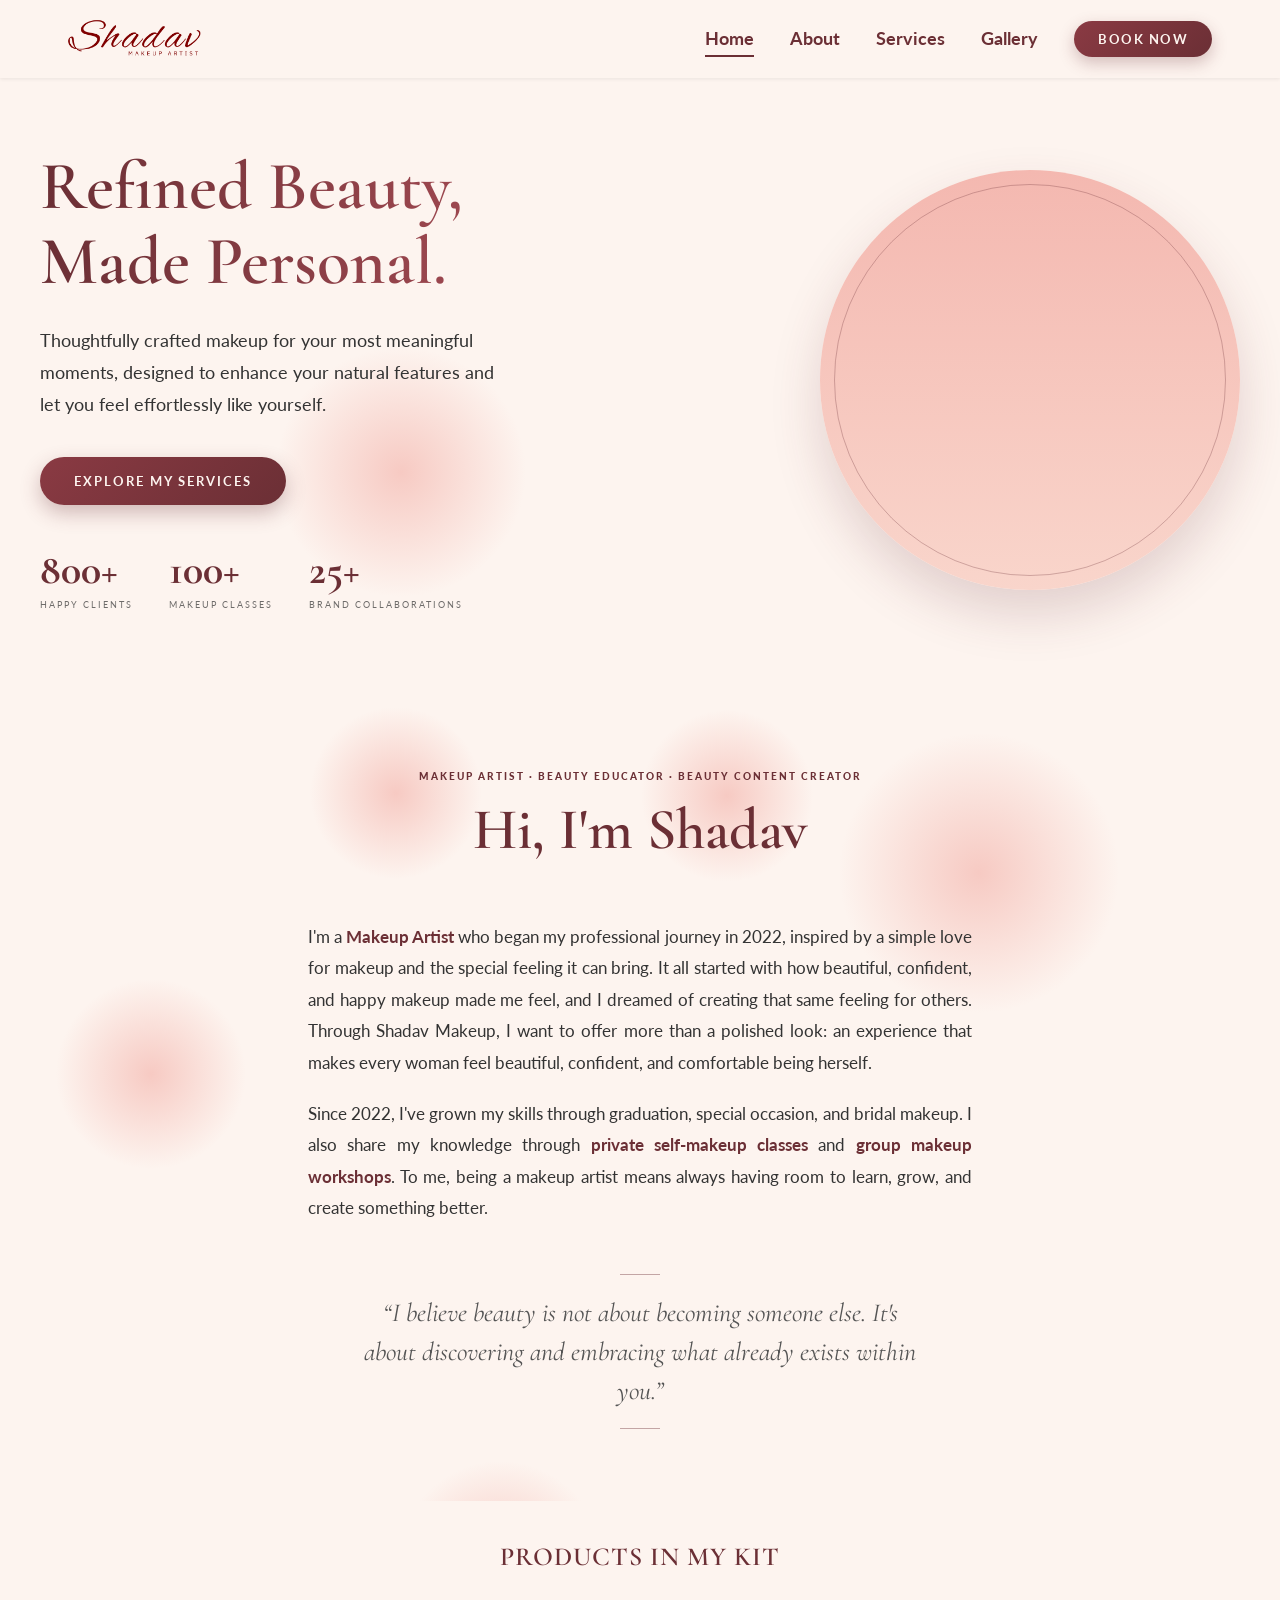
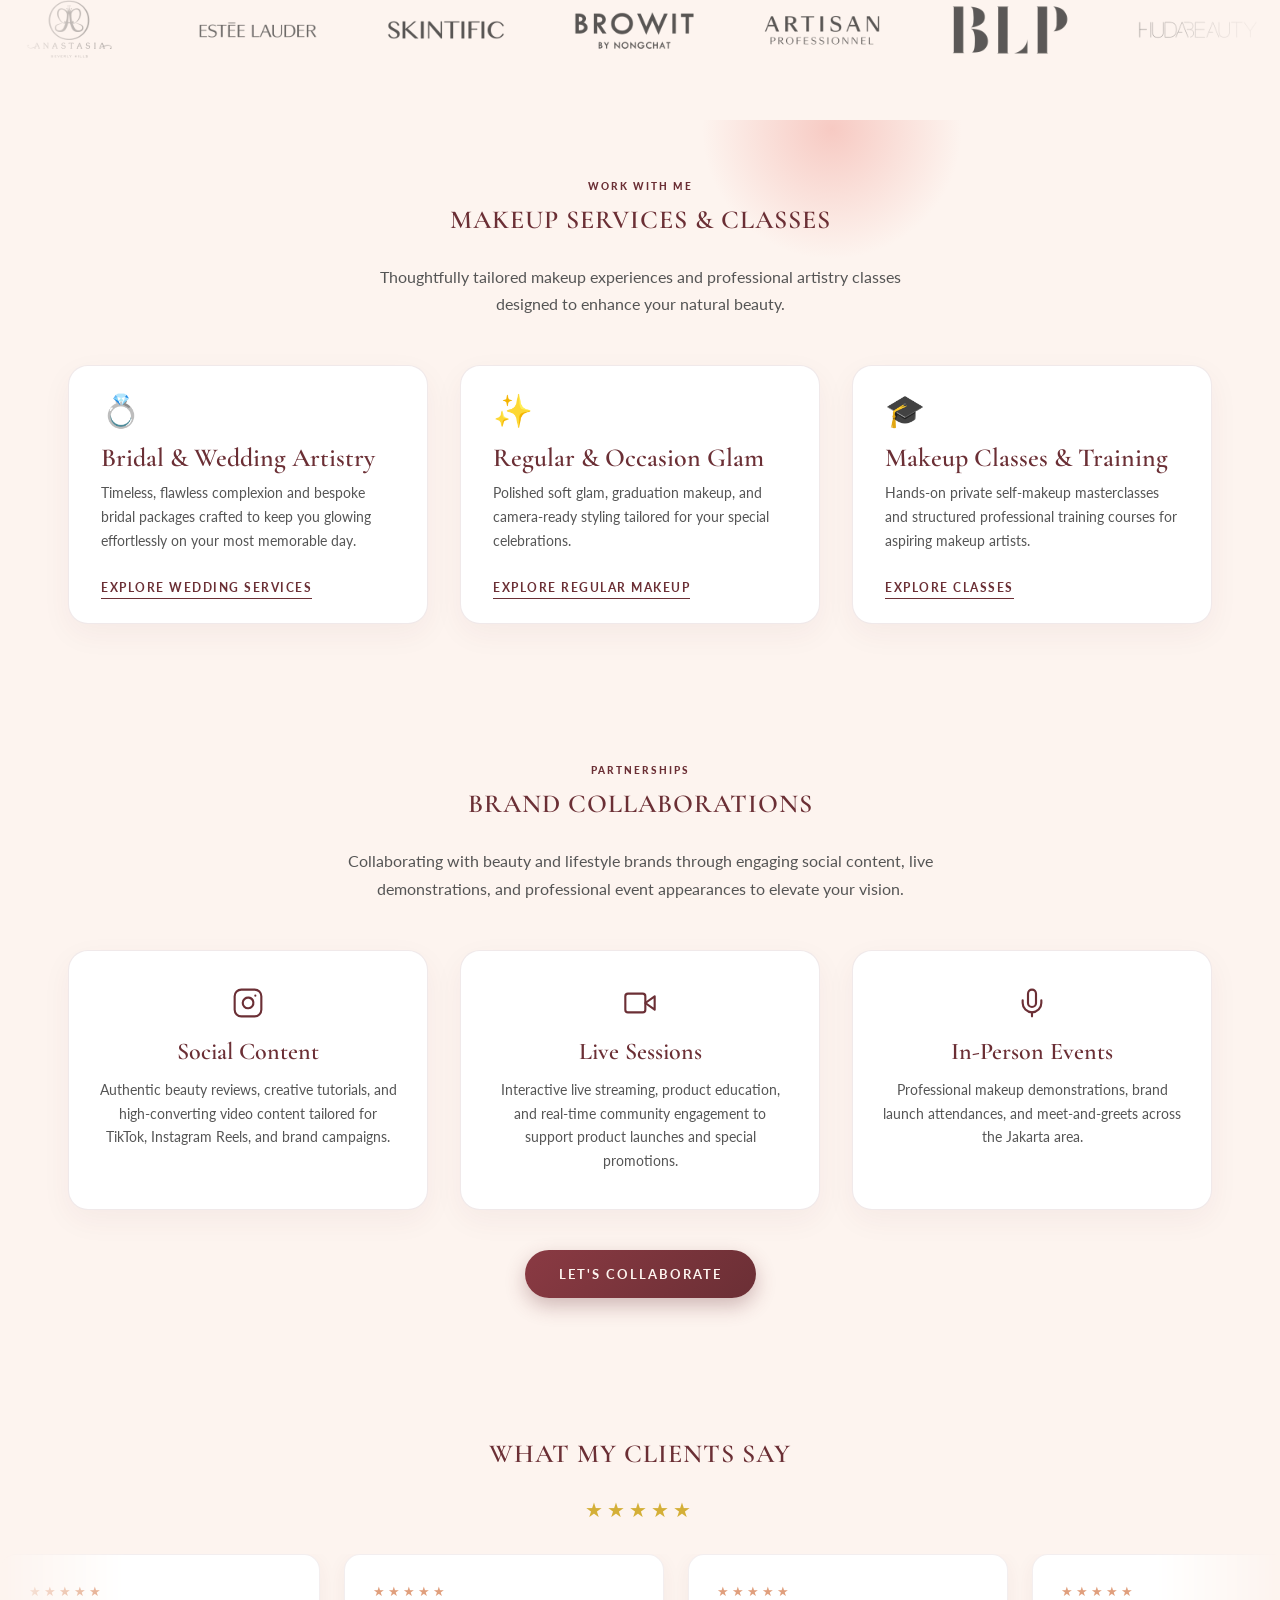
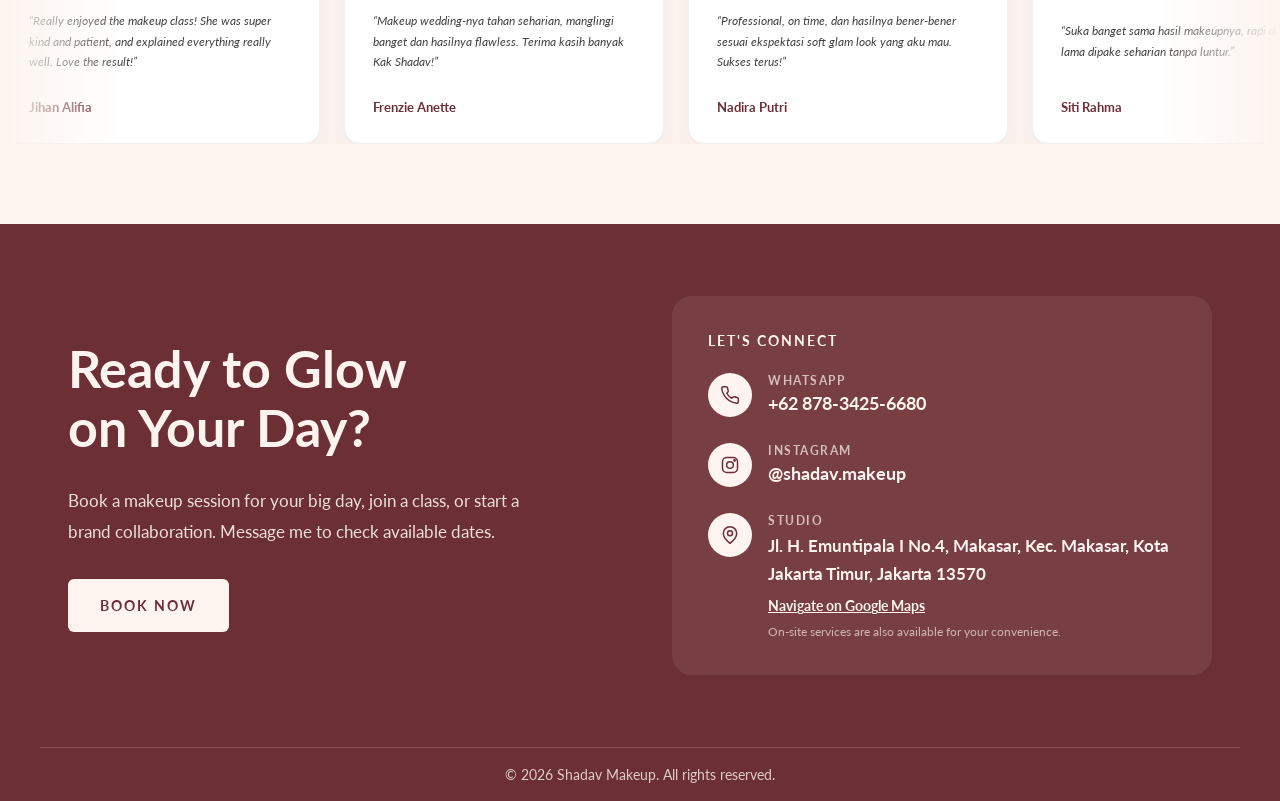
==== commit 862c31f4: "fix images" ====
--- a/index.html
+++ b/index.html
@@ -16,7 +16,7 @@
     <div class="header-inner">
  
       <a href="index.html" class="logo" aria-label="Shadav Makeup, beranda">
-        <img src="/Data/Logo/logo.png" alt="Logo Shadav Makeup">
+        <img src="/Data/Logo/Logo.png" alt="Logo Shadav Makeup">
       </a>
  
       <button class="nav-toggle" aria-label="Buka menu" aria-expanded="false">
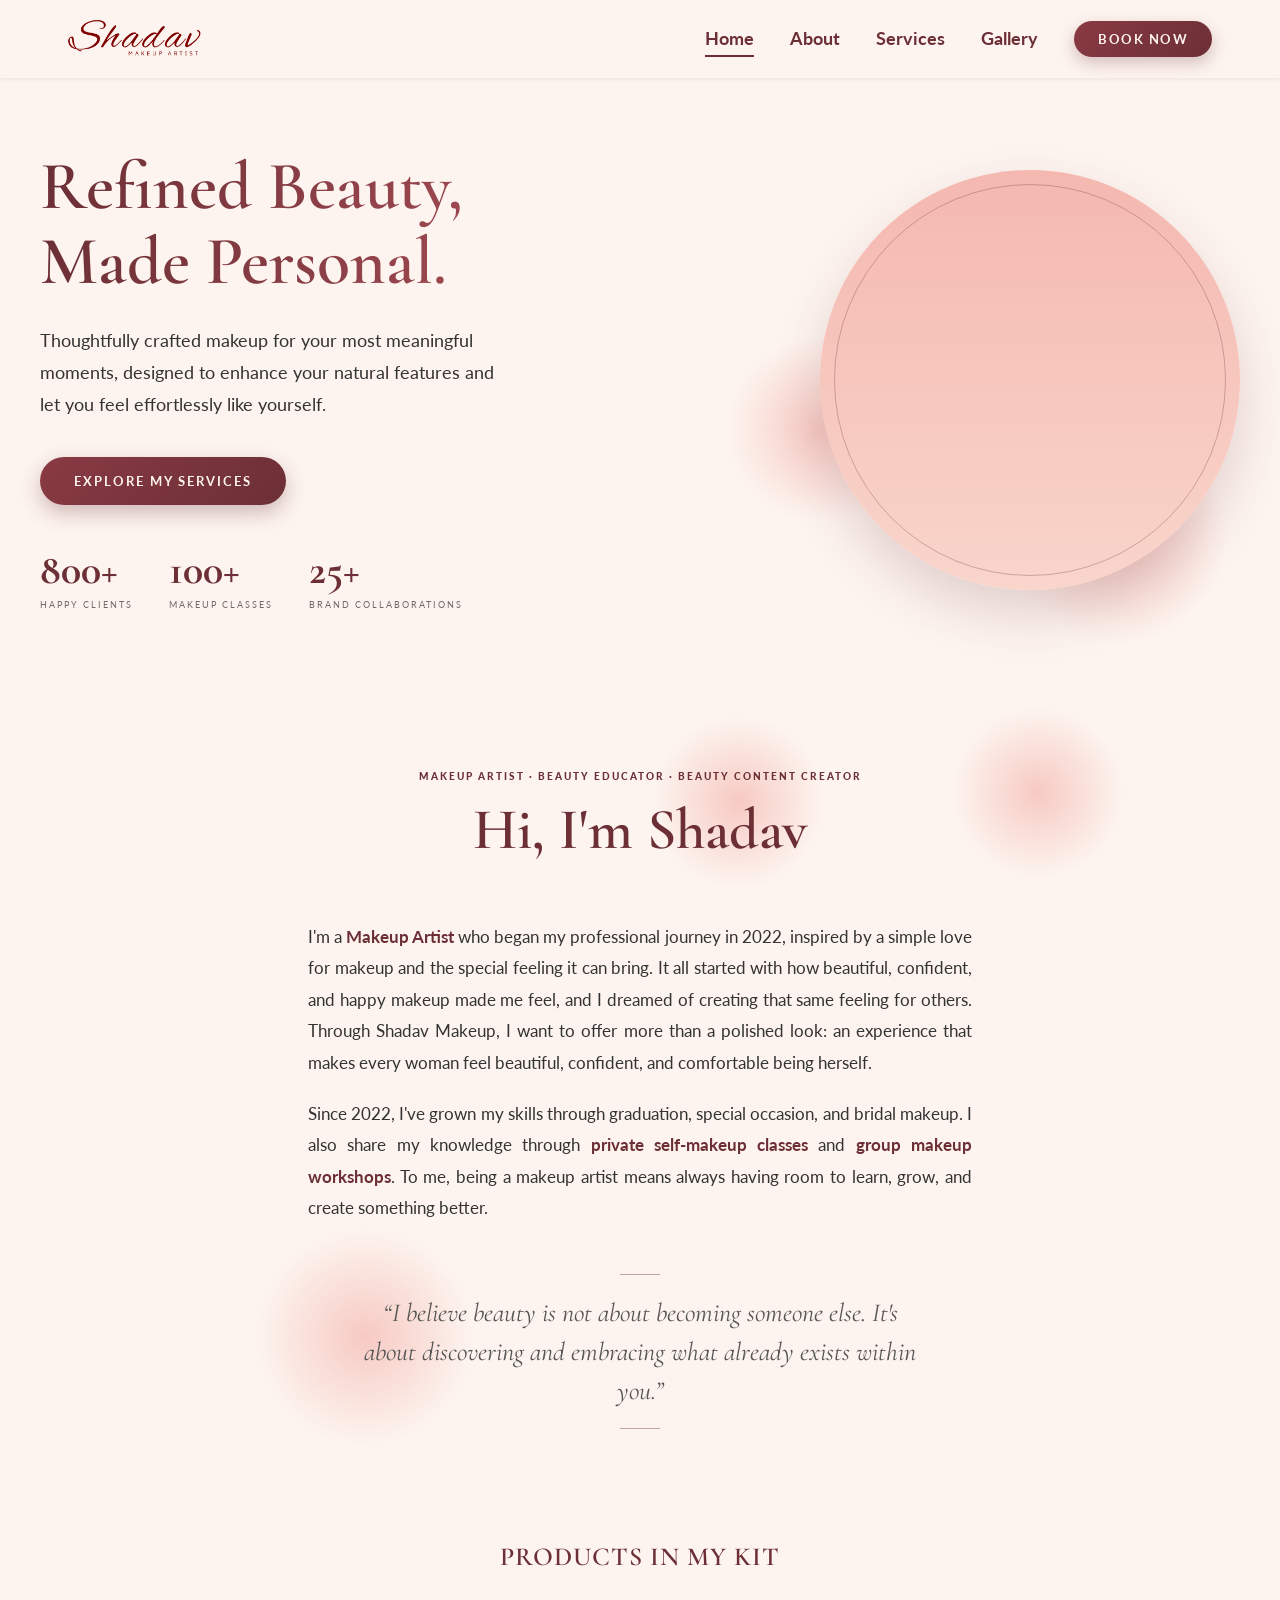
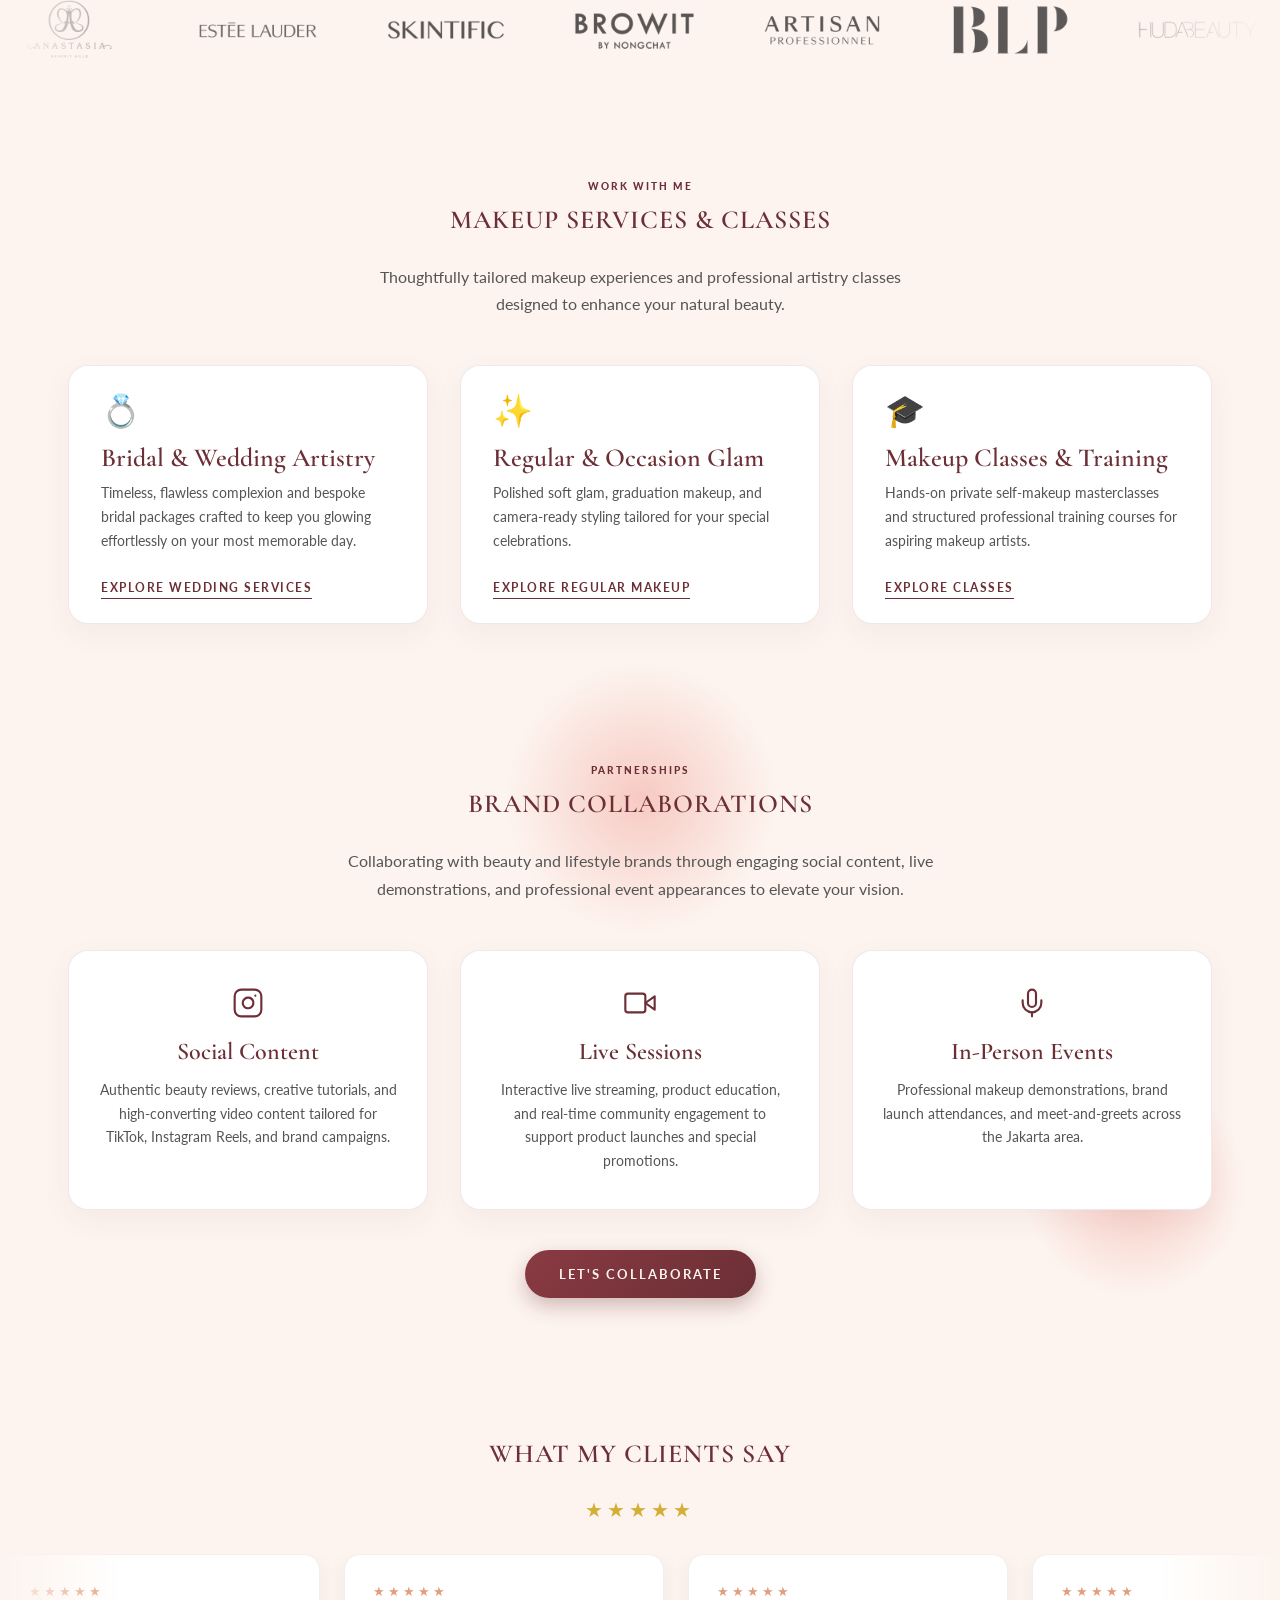
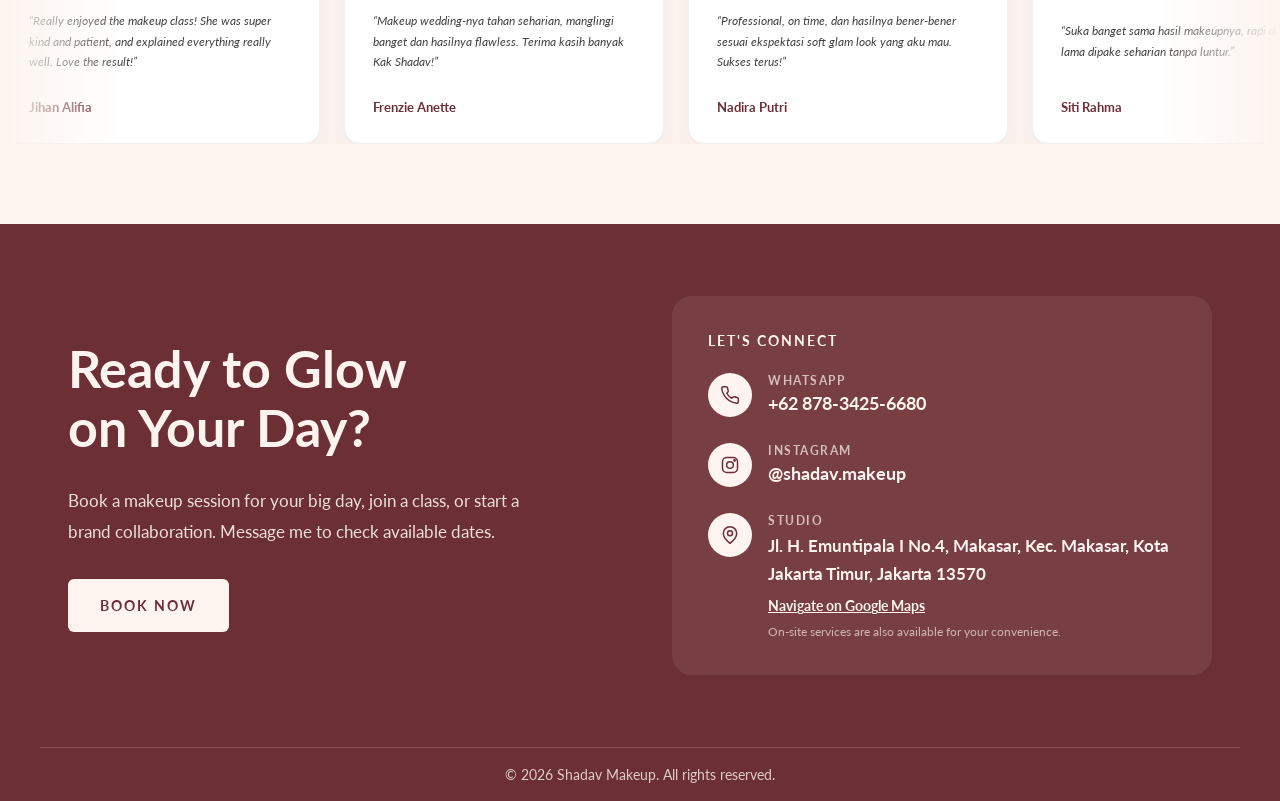
==== commit f6d9cc9d: "fix gallery foto" ====
--- a/index.html
+++ b/index.html
@@ -14,9 +14,8 @@
  
   <header class="site-header">
     <div class="header-inner">
- 
       <a href="index.html" class="logo" aria-label="Shadav Makeup, beranda">
-        <img src="/Data/Logo/Logo.png" alt="Logo Shadav Makeup">
+        <img src="Data/Logo/Logo.png" alt="Logo Shadav Makeup">
       </a>
  
       <button class="nav-toggle" aria-label="Buka menu" aria-expanded="false">
@@ -32,62 +31,46 @@
           <li><a href="https://wa.me/6287834256680?text=Halo%2C%20saya%20ingin%20booking%20%5Bjenis%20layanan%5D%20pada%20tanggal%20%5Bdd%2Fmm%2Fyyyy%5D." class="nav-book-btn" target="_blank" rel="noopener">Book Now</a></li>
         </ul>
       </nav>
- 
     </div>
   </header>
-  <!DOCTYPE html>
-<html lang="id">
-<head>
-  <meta charset="UTF-8">
-  <meta name="viewport" content="width=device-width, initial-scale=1.0">
-  <title>About Me | Shadav Makeup</title>
-  <link rel="preconnect" href="https://fonts.googleapis.com">
-  <link rel="preconnect" href="https://fonts.gstatic.com" crossorigin>
-  <link href="https://fonts.googleapis.com/css2?family=Cormorant+Garamond:ital,wght@0,600;1,500&family=Lato:wght@400;700&display=swap" rel="stylesheet">
-  <link rel="stylesheet" href="style.css">
-</head>
-<body>
 
   <main>
-
     <section class="hero">
-    <div class="hero-inner">
-
-  <div class="hero-text">
-  <h1>Refined Beauty,<br>Made Personal.</h1>
-  <p>Thoughtfully crafted makeup for your most meaningful moments, designed to enhance your natural features and let you feel effortlessly like yourself.</p>
-  <a class="btn-primary" href="service.html">Explore My Services</a>
-
-  <!-- Pindahkan .hero-stats ke sini -->
-  <div class="hero-stats">
-    <div class="hero-stat">
-      <strong>800+</strong>
-      <span>Happy Clients</span>
-    </div>
-    <div class="hero-stat">
-      <strong>100+</strong>
-      <span>Makeup Classes</span>
-    </div>
-    <div class="hero-stat">
-      <strong>25+</strong>
-      <span>Brand Collaborations</span>
-    </div>
-  </div>
-
-    </div>
-    <div class="hero-photo">
-      <img src="Data/Logo/hero.png" alt="Shadav Makeup, professional makeup artist" fetchpriority="high">
-      <img src="Data/Logo/hero1.png" alt="" aria-hidden="true">
-      <img src="Data/Logo/hero2.png" alt="" aria-hidden="true">
-    </div>
-
-    </div>
-  </section>
+      <div class="hero-inner">
+        <div class="hero-text">
+          <h1>Refined Beauty,<br>Made Personal.</h1>
+          <p>Thoughtfully crafted makeup for your most meaningful moments, designed to enhance your natural features and let you feel effortlessly like yourself.</p>
+          <a class="btn-primary" href="service.html">Explore My Services</a>
+
+          <div class="hero-stats">
+            <div class="hero-stat">
+              <strong>800+</strong>
+              <span>Happy Clients</span>
+            </div>
+            <div class="hero-stat">
+              <strong>100+</strong>
+              <span>Makeup Classes</span>
+            </div>
+            <div class="hero-stat">
+              <strong>25+</strong>
+              <span>Brand Collaborations</span>
+            </div>
+          </div>
+        </div>
+
+        <div class="hero-photo">
+          <img src="Data/Logo/hero.png" alt="Shadav Makeup, professional makeup artist" fetchpriority="high">
+          <img src="Data/Logo/hero1.png" alt="" aria-hidden="true">
+          <img src="Data/Logo/hero2.png" alt="" aria-hidden="true">
+        </div>
+      </div>
+    </section>
 
     <section id="about" class="about-hero has-glow">
       <p class="eyebrow">Makeup Artist · Beauty Educator · Beauty Content Creator</p>
       <h1>Hi, I'm Shadav</h1>
     </section>
+
     <section class="about-content">
       <p>
         I'm a <strong>Makeup Artist</strong> who began my professional journey
@@ -110,46 +93,42 @@
       <blockquote class="about-quote">
         <p>“I believe beauty is not about becoming someone else. It's about discovering and embracing what already exists within you.”</p>
       </blockquote>
-
     </section>
 
     <section class="brand-section">
-    <div class="brand-title">Products in my kit</div>
-    <div class="brand-marquee">
-      <div class="brand-track">
-        <!-- SET PERTAMA (Gambar Asli: brand sampai brand2) -->
-        <div class="brand-item"><img src="Data/Brand/brand.png" alt="Brand Logo" loading="lazy"></div>
-        <div class="brand-item"><img src="Data/Brand/brand1.png" alt="Brand Logo" loading="lazy"></div>
-        <div class="brand-item"><img src="Data/Brand/brand2.png" alt="Brand Logo" loading="lazy"></div>
-        <div class="brand-item"><img src="Data/Brand/brand3.png" alt="Brand Logo" loading="lazy"></div>
-        <div class="brand-item"><img src="Data/Brand/brand4.png" alt="Brand Logo" loading="lazy"></div>
-        <div class="brand-item"><img src="Data/Brand/brand5.png" alt="Brand Logo" loading="lazy"></div>
-        <div class="brand-item"><img src="Data/Brand/brand6.png" alt="Brand Logo" loading="lazy"></div>
-        <div class="brand-item"><img src="Data/Brand/brand7.png" alt="Brand Logo" loading="lazy"></div>
-        <div class="brand-item"><img src="Data/Brand/brand8.png" alt="Brand Logo" loading="lazy"></div>
-        <div class="brand-item"><img src="Data/Brand/brand9.png" alt="Brand Logo" loading="lazy"></div>
-        <div class="brand-item"><img src="Data/Brand/brand10.png" alt="Brand Logo" loading="lazy"></div>
-        <div class="brand-item"><img src="Data/Brand/brand11.png" alt="Brand Logo" loading="lazy"></div>
-        <div class="brand-item"><img src="Data/Brand/brand12.png" alt="Brand Logo" loading="lazy"></div>
-        <div class="brand-item"><img src="Data/Brand/brand13.png" alt="Brand Logo" loading="lazy"></div>
-        <div class="brand-item"><img src="Data/Brand/brand14.png" alt="Brand Logo" loading="lazy"></div>
-
-        <!-- SET KEDUA (Duplikat persis untuk looping tanpa jeda) -->
-        <div class="brand-item"><img src="Data/Brand/brand.png" alt="Brand Logo" loading="lazy"></div>
-        <div class="brand-item"><img src="Data/Brand/brand1.png" alt="Brand Logo" loading="lazy"></div>
-        <div class="brand-item"><img src="Data/Brand/brand2.png" alt="Brand Logo" loading="lazy"></div>
-        <div class="brand-item"><img src="Data/Brand/brand3.png" alt="Brand Logo" loading="lazy"></div>
-        <div class="brand-item"><img src="Data/Brand/brand4.png" alt="Brand Logo" loading="lazy"></div>
-        <div class="brand-item"><img src="Data/Brand/brand5.png" alt="Brand Logo" loading="lazy"></div>
-        <div class="brand-item"><img src="Data/Brand/brand6.png" alt="Brand Logo" loading="lazy"></div>
-        <div class="brand-item"><img src="Data/Brand/brand7.png" alt="Brand Logo" loading="lazy"></div>
-        <div class="brand-item"><img src="Data/Brand/brand8.png" alt="Brand Logo" loading="lazy"></div>
-        <div class="brand-item"><img src="Data/Brand/brand9.png" alt="Brand Logo" loading="lazy"></div>
-        <div class="brand-item"><img src="Data/Brand/brand10.png" alt="Brand Logo" loading="lazy"></div>
-        
-
-      </div>
-    </div>
+      <div class="brand-title">Products in my kit</div>
+      <div class="brand-marquee">
+        <div class="brand-track">
+          <div class="brand-item"><img src="Data/Brand/brand.png" alt="Brand Logo" loading="lazy"></div>
+          <div class="brand-item"><img src="Data/Brand/brand1.png" alt="Brand Logo" loading="lazy"></div>
+          <div class="brand-item"><img src="Data/Brand/brand2.png" alt="Brand Logo" loading="lazy"></div>
+          <div class="brand-item"><img src="Data/Brand/brand3.png" alt="Brand Logo" loading="lazy"></div>
+          <div class="brand-item"><img src="Data/Brand/brand4.png" alt="Brand Logo" loading="lazy"></div>
+          <div class="brand-item"><img src="Data/Brand/brand5.png" alt="Brand Logo" loading="lazy"></div>
+          <div class="brand-item"><img src="Data/Brand/brand6.png" alt="Brand Logo" loading="lazy"></div>
+          <div class="brand-item"><img src="Data/Brand/brand7.png" alt="Brand Logo" loading="lazy"></div>
+          <div class="brand-item"><img src="Data/Brand/brand8.png" alt="Brand Logo" loading="lazy"></div>
+          <div class="brand-item"><img src="Data/Brand/brand9.png" alt="Brand Logo" loading="lazy"></div>
+          <div class="brand-item"><img src="Data/Brand/brand10.png" alt="Brand Logo" loading="lazy"></div>
+          <div class="brand-item"><img src="Data/Brand/brand11.png" alt="Brand Logo" loading="lazy"></div>
+          <div class="brand-item"><img src="Data/Brand/brand12.png" alt="Brand Logo" loading="lazy"></div>
+          <div class="brand-item"><img src="Data/Brand/brand13.png" alt="Brand Logo" loading="lazy"></div>
+          <div class="brand-item"><img src="Data/Brand/brand14.png" alt="Brand Logo" loading="lazy"></div>
+
+          <!-- Duplikat untuk looping -->
+          <div class="brand-item"><img src="Data/Brand/brand.png" alt="Brand Logo" loading="lazy"></div>
+          <div class="brand-item"><img src="Data/Brand/brand1.png" alt="Brand Logo" loading="lazy"></div>
+          <div class="brand-item"><img src="Data/Brand/brand2.png" alt="Brand Logo" loading="lazy"></div>
+          <div class="brand-item"><img src="Data/Brand/brand3.png" alt="Brand Logo" loading="lazy"></div>
+          <div class="brand-item"><img src="Data/Brand/brand4.png" alt="Brand Logo" loading="lazy"></div>
+          <div class="brand-item"><img src="Data/Brand/brand5.png" alt="Brand Logo" loading="lazy"></div>
+          <div class="brand-item"><img src="Data/Brand/brand6.png" alt="Brand Logo" loading="lazy"></div>
+          <div class="brand-item"><img src="Data/Brand/brand7.png" alt="Brand Logo" loading="lazy"></div>
+          <div class="brand-item"><img src="Data/Brand/brand8.png" alt="Brand Logo" loading="lazy"></div>
+          <div class="brand-item"><img src="Data/Brand/brand9.png" alt="Brand Logo" loading="lazy"></div>
+          <div class="brand-item"><img src="Data/Brand/brand10.png" alt="Brand Logo" loading="lazy"></div>
+        </div>
+      </div>
     </section>
 
     <!-- ===== SERVICES HIGHLIGHT SECTION ===== -->
@@ -161,7 +140,6 @@
       </div>
 
       <div class="services-preview-grid">
-        <!-- Card 1: Wedding Services -->
         <div class="service-preview-card">
           <div class="service-preview-icon" aria-hidden="true">💍</div>
           <h3>Bridal & Wedding Artistry</h3>
@@ -169,7 +147,6 @@
           <a href="service.html#makeup-services" class="service-preview-btn">Explore Wedding Services</a>
         </div>
 
-        <!-- Card 2: Regular & Occasion -->
         <div class="service-preview-card">
           <div class="service-preview-icon" aria-hidden="true">✨</div>
           <h3>Regular & Occasion Glam</h3>
@@ -177,7 +154,6 @@
           <a href="service.html#makeup-services" class="service-preview-btn">Explore Regular Makeup</a>
         </div>
 
-        <!-- Card 3: Makeup Class -->
         <div class="service-preview-card">
           <div class="service-preview-icon" aria-hidden="true">🎓</div>
           <h3>Makeup Classes & Training</h3>
@@ -187,7 +163,7 @@
       </div>
     </section>
 
-<!-- ===== BRAND COLLABORATIONS HIGHLIGHT SECTION ===== -->
+    <!-- ===== BRAND COLLABORATIONS HIGHLIGHT SECTION ===== -->
     <section class="brand-collab-highlight">
       <div class="brand-collab-header">
         <p class="eyebrow" style="text-align: center;">Partnerships</p>
@@ -196,7 +172,6 @@
       </div>
 
       <div class="brand-collab-grid">
-        <!-- Card 1: Social Content & UGC (Ikon Frame / Kamera Sosial Media) -->
         <div class="brand-collab-card">
           <div class="collab-icon" aria-hidden="true">
             <svg viewBox="0 0 24 24" width="32" height="32" fill="none" stroke="var(--maroon)" stroke-width="1.6" stroke-linecap="round" stroke-linejoin="round">
@@ -209,7 +184,6 @@
           <p>Authentic beauty reviews, creative tutorials, and high-converting video content tailored for TikTok, Instagram Reels, and brand campaigns.</p>
         </div>
 
-        <!-- Card 2: Live Sessions (Ikon Kamera Video / Live Stream) -->
         <div class="brand-collab-card">
           <div class="collab-icon" aria-hidden="true">
             <svg viewBox="0 0 24 24" width="32" height="32" fill="none" stroke="var(--maroon)" stroke-width="1.6" stroke-linecap="round" stroke-linejoin="round">
@@ -221,7 +195,6 @@
           <p>Interactive live streaming, product education, and real-time community engagement to support product launches and special promotions.</p>
         </div>
 
-        <!-- Card 3: In-Person Events (Ikon Mikrofon Panggung / Demo) -->
         <div class="brand-collab-card">
           <div class="collab-icon" aria-hidden="true">
             <svg viewBox="0 0 24 24" width="32" height="32" fill="none" stroke="var(--maroon)" stroke-width="1.6" stroke-linecap="round" stroke-linejoin="round">
@@ -240,111 +213,91 @@
       </div>
     </section>
 
-
-
- <section class="testimonial-section">
-  <div class="testimonial-header">
-    <div class="brand-title">What My Clients Say</div>
-    <div class="testimonial-stars" aria-hidden="true">★★★★★</div>
-  </div>
-
-  <div class="testimonial-marquee">
-    <div class="testimonial-track">
-      <!-- SET TESTIMONI PERTAMA -->
-      <a href="https://maps.app.goo.gl/9hsA146xZjaHkPZA9" target="_blank" rel="noopener" class="testimonial-card">
-        <div class="card-stars" aria-hidden="true">★★★★★</div>
-        <p class="t-text">“Really enjoyed the makeup class! She was super kind and patient, and explained everything really well. Love the result!”</p>
-        <span class="t-author">Jihan Alifia</span>
-      </a>
-
-      <a href="https://maps.app.goo.gl/gFiQk3ho4shvxbuf9" target="_blank" rel="noopener" class="testimonial-card">
-        <div class="card-stars" aria-hidden="true">★★★★★</div>
-        <p class="t-text">“Makeup wedding-nya tahan seharian, manglingi banget dan hasilnya flawless. Terima kasih banyak Kak Shadav!”</p>
-        <span class="t-author">Frenzie Anette</span>
-      </a>
-
-      <a href="https://maps.app.goo.gl/FarWRDCESNrMwCrSA" target="_blank" rel="noopener" class="testimonial-card">
-        <div class="card-stars" aria-hidden="true">★★★★★</div>
-        <p class="t-text">“Professional, on time, dan hasilnya bener-bener sesuai ekspektasi soft glam look yang aku mau. Sukses terus!”</p>
-        <span class="t-author">Nadira Putri</span>
-      </a>
-
-      <a href="https://maps.app.goo.gl/e9GyzihfRvAQogbX6" target="_blank" rel="noopener" class="testimonial-card">
-        <div class="card-stars" aria-hidden="true">★★★★★</div>
-        <p class="t-text">“Suka banget sama hasil makeupnya, rapi dan tahan lama dipake seharian tanpa luntur.”</p>
-        <span class="t-author">Siti Rahma</span>
-      </a>
-
-      <a href="https://maps.app.goo.gl/4ePkPffBnWtYSzQG7" target="_blank" rel="noopener" class="testimonial-card">
-        <div class="card-stars" aria-hidden="true">★★★★★</div>
-        <p class="t-text">“Private makeup class-nya seru banget, diajarin detail dari nol sampai bisa teknik complexion yang bener.”</p>
-        <span class="t-author">Dinda Kirana</span>
-      </a>
-
-      <a href="https://maps.app.goo.gl/6vgnK3c5M13cmcCY9" target="_blank" rel="noopener" class="testimonial-card">
-        <div class="card-stars" aria-hidden="true">★★★★★</div>
-        <p class="t-text">“I absolutely love Ms. Shafa's self-makeup class. It's detailed, simple, easy to understand, and clear. The results are so satisfying.”</p>
-        <span class="t-author">Davina adhelya</span>
-      </a>
-
-      <a href="https://maps.app.goo.gl/WM1gA1UuwzsRpN5w9" target="_blank" rel="noopener" class="testimonial-card">
-        <div class="card-stars" aria-hidden="true">★★★★★</div>
-        <p class="t-text">“So happy, the makeup results are really good, Shadav's hands are really good at doing my makeup from tan to deep without changing my skin color🫶”</p>
-        <span class="t-author">Novi Hidayah</span>
-      </a>
-
-      <a href="https://maps.app.goo.gl/pMRHf56opGnf6Pqm9" target="_blank" rel="noopener" class="testimonial-card">
-        <div class="card-stars" aria-hidden="true">★★★★★</div>
-        <p class="t-text">“Her sister was a huge help on my wedding day. Her makeup was flawless and lasted until the evening. Thanks for helping me on my big day!”</p>
-        <span class="t-author">Maria Virginia</span>
-      </a>
-
-      <a href="https://maps.app.goo.gl/UgUh7FtUmLudr6Rf7" target="_blank" rel="noopener" class="testimonial-card">
-        <div class="card-stars" aria-hidden="true">★★★★★</div>
-        <p class="t-text">“My first makeup class & I was really taught in detail & the sister was very patient when I asked a lot of questions about makeup, thank you very much sis🤍”</p>
-        <span class="t-author">Anggraeni Eka Parameswari</span>
-      </a>
-
-      <a href="https://maps.app.goo.gl/iuUbffXzSxBXUpti6" target="_blank" rel="noopener" class="testimonial-card">
-        <div class="card-stars" aria-hidden="true">★★★★★</div>
-        <p class="t-text">“The make up is super awesome, lots of people praise it for being beautiful 🥹 it really suits my face and stays on for a long time”</p>
-        <span class="t-author">Nurnisa Dwisefana</span>
-      </a>
-
-      <a href="https://maps.app.goo.gl/yznptiZFTEC7spkP7" target="_blank" rel="noopener" class="testimonial-card">
-        <div class="card-stars" aria-hidden="true">★★★★★</div>
-        <p class="t-text">“It was really great to join the self-makeup class here, the sister was very patient in teaching me and the makeup results were just what I wanted🫶🏻 Keep up the good work, Sis💛”</p>
-        <span class="t-author">Novaria Fenita</span>
-      </a>
-
-      <a href="https://maps.app.goo.gl/uRn6LtdHjKHLuNyZ7" target="_blank" rel="noopener" class="testimonial-card">
-        <div class="card-stars" aria-hidden="true">★★★★★</div>
-        <p class="t-text">“Honestly guys, this is the best mua ever I MEAN the makeup is so amazing, beautiful, flawless, even worn until night long lasting on me huhu from complexion!”</p>
-        <span class="t-author">Eveline Chintia</span>
-      </a>
-
-    </div>
-  </div>
-</section>
-
+    <!-- ===== TESTIMONIALS ===== -->
+    <section class="testimonial-section">
+      <div class="testimonial-header">
+        <div class="brand-title">What My Clients Say</div>
+        <div class="testimonial-stars" aria-hidden="true">★★★★★</div>
+      </div>
+
+      <div class="testimonial-marquee">
+        <div class="testimonial-track">
+          <a href="https://maps.app.goo.gl/9hsA146xZjaHkPZA9" target="_blank" rel="noopener" class="testimonial-card">
+            <div class="card-stars" aria-hidden="true">★★★★★</div>
+            <p class="t-text">“Really enjoyed the makeup class! She was super kind and patient, and explained everything really well. Love the result!”</p>
+            <span class="t-author">Jihan Alifia</span>
+          </a>
+          <a href="https://maps.app.goo.gl/gFiQk3ho4shvxbuf9" target="_blank" rel="noopener" class="testimonial-card">
+            <div class="card-stars" aria-hidden="true">★★★★★</div>
+            <p class="t-text">“Makeup wedding-nya tahan seharian, manglingi banget dan hasilnya flawless. Terima kasih banyak Kak Shadav!”</p>
+            <span class="t-author">Frenzie Anette</span>
+          </a>
+          <a href="https://maps.app.goo.gl/FarWRDCESNrMwCrSA" target="_blank" rel="noopener" class="testimonial-card">
+            <div class="card-stars" aria-hidden="true">★★★★★</div>
+            <p class="t-text">“Professional, on time, dan hasilnya bener-bener sesuai ekspektasi soft glam look yang aku mau. Sukses terus!”</p>
+            <span class="t-author">Nadira Putri</span>
+          </a>
+          <a href="https://maps.app.goo.gl/e9GyzihfRvAQogbX6" target="_blank" rel="noopener" class="testimonial-card">
+            <div class="card-stars" aria-hidden="true">★★★★★</div>
+            <p class="t-text">“Suka banget sama hasil makeupnya, rapi dan tahan lama dipake seharian tanpa luntur.”</p>
+            <span class="t-author">Siti Rahma</span>
+          </a>
+          <a href="https://maps.app.goo.gl/4ePkPffBnWtYSzQG7" target="_blank" rel="noopener" class="testimonial-card">
+            <div class="card-stars" aria-hidden="true">★★★★★</div>
+            <p class="t-text">“Private makeup class-nya seru banget, diajarin detail dari nol sampai bisa teknik complexion yang bener.”</p>
+            <span class="t-author">Dinda Kirana</span>
+          </a>
+          <a href="https://maps.app.goo.gl/6vgnK3c5M13cmcCY9" target="_blank" rel="noopener" class="testimonial-card">
+            <div class="card-stars" aria-hidden="true">★★★★★</div>
+            <p class="t-text">“I absolutely love Ms. Shafa's self-makeup class. It's detailed, simple, easy to understand, and clear. The results are so satisfying.”</p>
+            <span class="t-author">Davina adhelya</span>
+          </a>
+          <a href="https://maps.app.goo.gl/WM1gA1UuwzsRpN5w9" target="_blank" rel="noopener" class="testimonial-card">
+            <div class="card-stars" aria-hidden="true">★★★★★</div>
+            <p class="t-text">“So happy, the makeup results are really good, Shadav's hands are really good at doing my makeup from tan to deep without changing my skin color🫶”</p>
+            <span class="t-author">Novi Hidayah</span>
+          </a>
+          <a href="https://maps.app.goo.gl/pMRHf56opGnf6Pqm9" target="_blank" rel="noopener" class="testimonial-card">
+            <div class="card-stars" aria-hidden="true">★★★★★</div>
+            <p class="t-text">“Her sister was a huge help on my wedding day. Her makeup was flawless and lasted until the evening. Thanks for helping me on my big day!”</p>
+            <span class="t-author">Maria Virginia</span>
+          </a>
+          <a href="https://maps.app.goo.gl/UgUh7FtUmLudr6Rf7" target="_blank" rel="noopener" class="testimonial-card">
+            <div class="card-stars" aria-hidden="true">★★★★★</div>
+            <p class="t-text">“My first makeup class & I was really taught in detail & the sister was very patient when I asked a lot of questions about makeup, thank you very much sis🤍”</p>
+            <span class="t-author">Anggraeni Eka Parameswari</span>
+          </a>
+          <a href="https://maps.app.goo.gl/iuUbffXzSxBXUpti6" target="_blank" rel="noopener" class="testimonial-card">
+            <div class="card-stars" aria-hidden="true">★★★★★</div>
+            <p class="t-text">“The make up is super awesome, lots of people praise it for being beautiful 🥹 it really suits my face and stays on for a long time”</p>
+            <span class="t-author">Nurnisa Dwisefana</span>
+          </a>
+          <a href="https://maps.app.goo.gl/yznptiZFTEC7spkP7" target="_blank" rel="noopener" class="testimonial-card">
+            <div class="card-stars" aria-hidden="true">★★★★★</div>
+            <p class="t-text">“It was really great to join the self-makeup class here, the sister was very patient in teaching me and the makeup results were just what I wanted🫶🏻 Keep up the good work, Sis💛”</p>
+            <span class="t-author">Novaria Fenita</span>
+          </a>
+          <a href="https://maps.app.goo.gl/uRn6LtdHjKHLuNyZ7" target="_blank" rel="noopener" class="testimonial-card">
+            <div class="card-stars" aria-hidden="true">★★★★★</div>
+            <p class="t-text">“Honestly guys, this is the best mua ever I MEAN the makeup is so amazing, beautiful, flawless, even worn until night long lasting on me huhu from complexion!”</p>
+            <span class="t-author">Eveline Chintia</span>
+          </a>
+        </div>
+      </div>
+    </section>
   </main>
+
   <footer class="site-footer">
     <div class="footer-inner">
- 
-      <!-- Left: call to action -->
       <div class="footer-cta">
         <h2>Ready to Glow<br>on Your Day?</h2>
         <p>Book a makeup session for your big day, join a class, or start a brand collaboration. Message me to check available dates.</p>
-        <a class="btn-cta"
-           href="https://wa.me/6287834256680?text=Halo%2C%20saya%20ingin%20booking%20%5Bjenis%20layanan%5D%20pada%20tanggal%20%5Bdd%2Fmm%2Fyyyy%5D."
-           target="_blank" rel="noopener">Book Now</a>
-      </div>
- 
-      <!-- Right: contact card -->
+        <a class="btn-cta" href="https://wa.me/6287834256680?text=Halo%2C%20saya%20ingin%20booking%20%5Bjenis%20layanan%5D%20pada%20tanggal%20%5Bdd%2Fmm%2Fyyyy%5D." target="_blank" rel="noopener">Book Now</a>
+      </div>
+ 
       <div class="footer-card">
         <h3>Let's Connect</h3>
         <ul class="connect-list">
- 
           <li>
             <span class="icon" aria-hidden="true">
               <svg viewBox="0 0 24 24" width="20" height="20" fill="none" stroke="currentColor" stroke-width="1.8" stroke-linecap="round" stroke-linejoin="round"><path d="M22 16.9v3a2 2 0 0 1-2.2 2 19.8 19.8 0 0 1-8.6-3.1 19.5 19.5 0 0 1-6-6A19.8 19.8 0 0 1 2.1 4.2 2 2 0 0 1 4.1 2h3a2 2 0 0 1 2 1.7c.1 1 .4 1.9.7 2.8a2 2 0 0 1-.5 2.1L8.1 9.9a16 16 0 0 0 6 6l1.3-1.3a2 2 0 0 1 2.1-.4c.9.3 1.8.6 2.8.7a2 2 0 0 1 1.7 2z"/></svg>
@@ -354,7 +307,6 @@
               <a href="https://wa.me/6287834256680" target="_blank" rel="noopener">+62 878-3425-6680</a>
             </div>
           </li>
- 
           <li>
             <span class="icon" aria-hidden="true">
               <svg viewBox="0 0 24 24" width="20" height="20" fill="none" stroke="currentColor" stroke-width="1.8" stroke-linecap="round" stroke-linejoin="round"><rect x="3" y="3" width="18" height="18" rx="5"/><circle cx="12" cy="12" r="4"/><circle cx="17.5" cy="6.5" r="0.8" fill="currentColor"/></svg>
@@ -364,7 +316,6 @@
               <a href="https://www.instagram.com/shadav.makeup/" target="_blank" rel="noopener">@shadav.makeup</a>
             </div>
           </li>
- 
           <li>
             <span class="icon" aria-hidden="true">
               <svg viewBox="0 0 24 24" width="20" height="20" fill="none" stroke="currentColor" stroke-width="1.8" stroke-linecap="round" stroke-linejoin="round"><path d="M20 10c0 6-8 12-8 12S4 16 4 10a8 8 0 0 1 16 0z"/><circle cx="12" cy="10" r="3"/></svg>
@@ -376,40 +327,27 @@
               <p class="note">On-site services are also available for your convenience.</p>
             </div>
           </li>
- 
         </ul>
       </div>
- 
     </div>
  
     <div class="footer-bottom">
-      &copy; <span id="year">2026</span> Shadav Makeup. All rights reserved.
+      © <span id="year">2026</span> Shadav Makeup. All rights reserved.
     </div>
   </footer>
  
   <script>
     const toggle = document.querySelector('.nav-toggle');
     const nav = document.querySelector('.main-nav');
-    const dd = document.querySelector('.has-dropdown');
- 
+    
     toggle.addEventListener('click', () => {
       const open = nav.classList.toggle('open');
       toggle.setAttribute('aria-expanded', open);
     });
  
-    // Mobile: ketuk Services untuk buka/tutup submenu
-    dd.querySelector(':scope > a').addEventListener('click', (e) => {
-      if (window.innerWidth <= 860) {
-        e.preventDefault();
-        dd.classList.toggle('open');
-      }
-    });
- 
-    // Tahun footer otomatis
     document.getElementById('year').textContent = new Date().getFullYear();
   </script>
  
-<script src="glow.js" defer></script>
+  <script src="glow.js" defer></script>
 </body>
-</html>
- 
+</html>
--- a/style.css
+++ b/style.css
@@ -292,8 +292,10 @@
     left: 0;
     right: 0;
     background: var(--primary);
-    box-shadow: 0 6px 12px rgba(0, 0, 0, 0.08);
+    box-shadow: 0 10px 25px rgba(107, 47, 53, 0.1);
     display: none;
+    border-bottom: 1px solid rgba(107, 47, 53, 0.12);
+    z-index: 99;
   }
 
   .main-nav.open { display: block; }
@@ -302,24 +304,26 @@
     flex-direction: column;
     align-items: stretch;
     gap: 0;
-    padding: 8px 28px 16px;
-  }
-
-  .main-nav a { padding: 12px 0; }
-
-  .dropdown {
-    position: static;
-    opacity: 1;
-    visibility: visible;
-    transform: none;
-    box-shadow: none;
-    background: transparent;
-    padding: 0 0 0 16px;
-    min-width: 0;
-    display: none;
-  }
-
-  .has-dropdown.open .dropdown { display: block; }
+    padding: 16px 28px 24px;
+  }
+
+  .main-nav a { 
+    padding: 12px 0; 
+    font-size: 16px;
+    border-bottom: none;
+  }
+
+  .main-nav a:hover,
+  .main-nav a.active {
+    border-bottom-color: transparent;
+    opacity: 0.8;
+  }
+
+  /* Styling tombol Book Now di menu mobile */
+  .main-nav .nav-book-btn {
+    text-align: center;
+    margin-top: 8px;
+  }
 
   .footer-inner {
     grid-template-columns: 1fr;
@@ -384,6 +388,11 @@
 .has-glow > :not(.glow-layer) {
   position: relative;
   z-index: 1;
+}
+
+body.has-glow > .site-header {
+  position: sticky;
+  z-index: 100;
 }
 
 .glow {
@@ -842,6 +851,14 @@
   transform: translateX(3px);
 }
 
+@media (max-width: 960px) {
+  .services-preview-grid {
+    grid-template-columns: 1fr;
+    max-width: 500px;
+    margin: 0 auto;
+  }
+}
+
 /* ===== BRAND COLLAB HIGHLIGHT SECTION ===== */
 .brand-collab-highlight {
   padding: 60px 28px 80px;
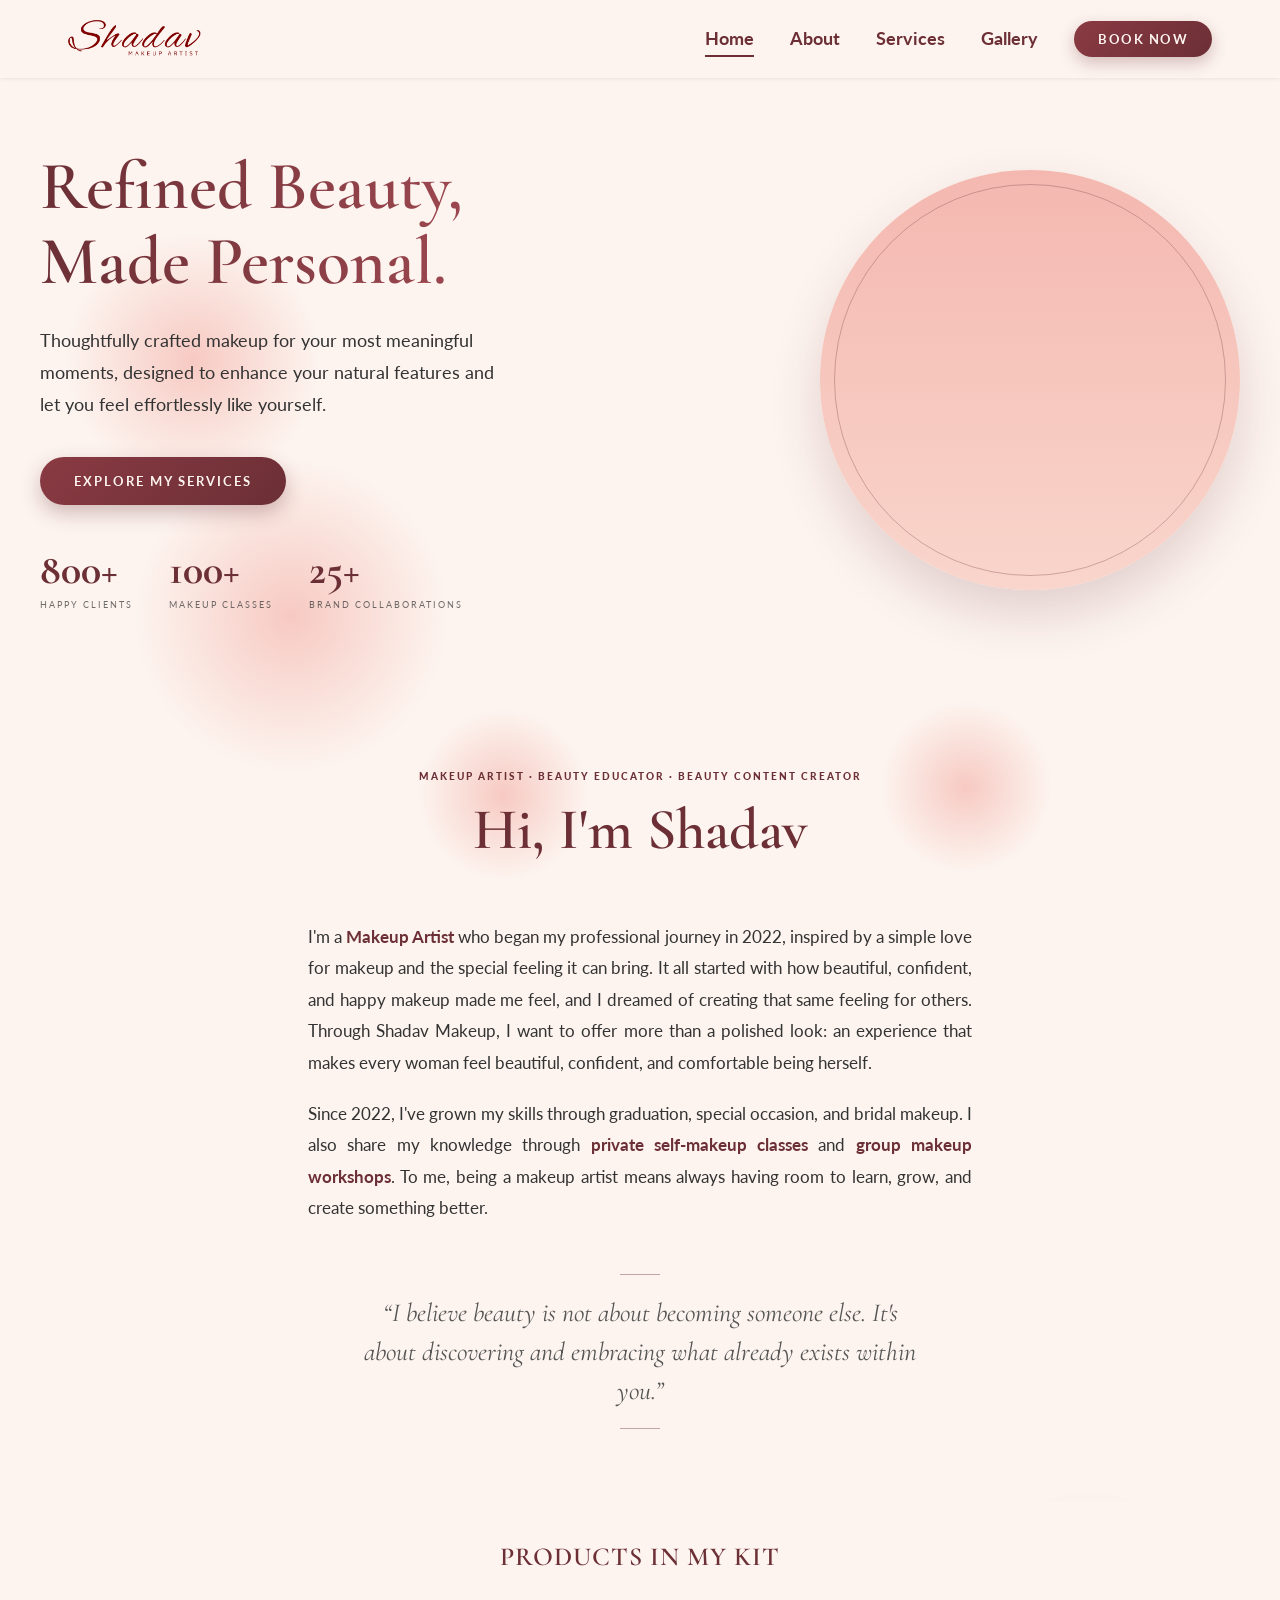
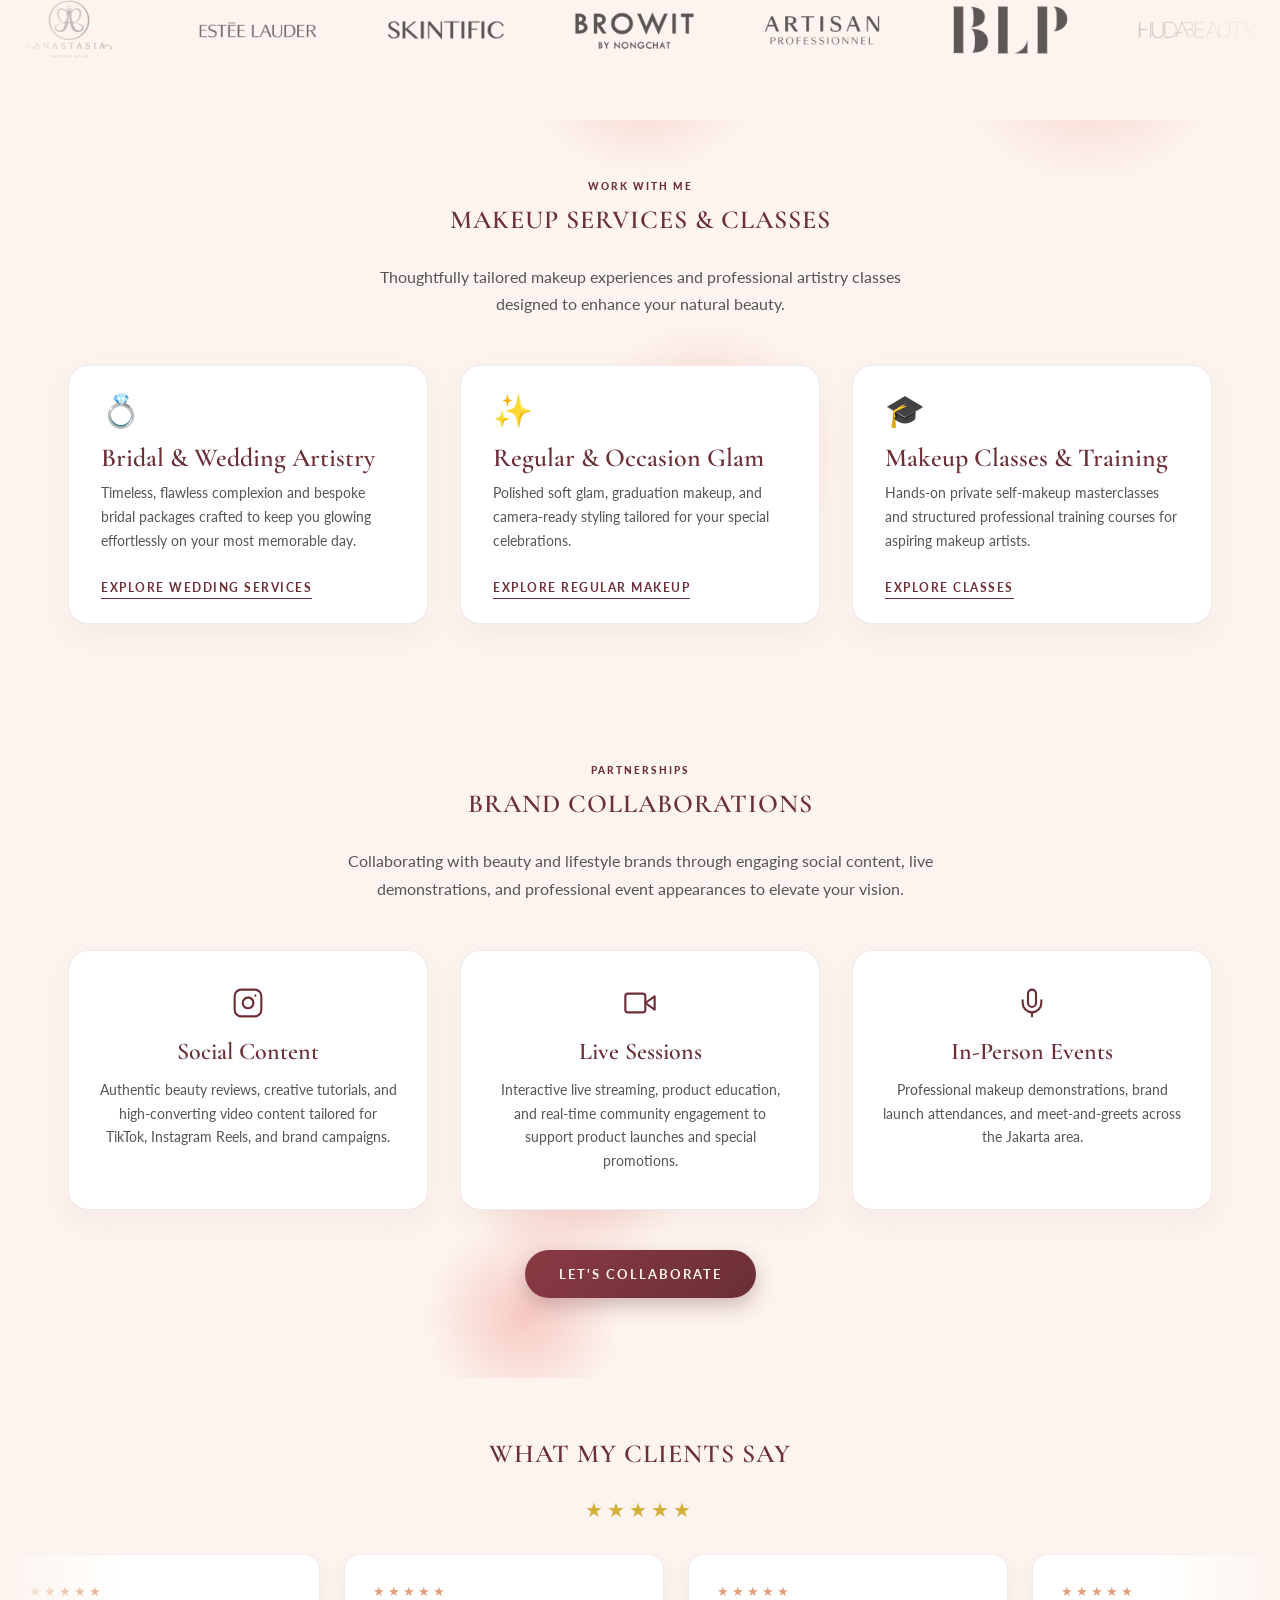
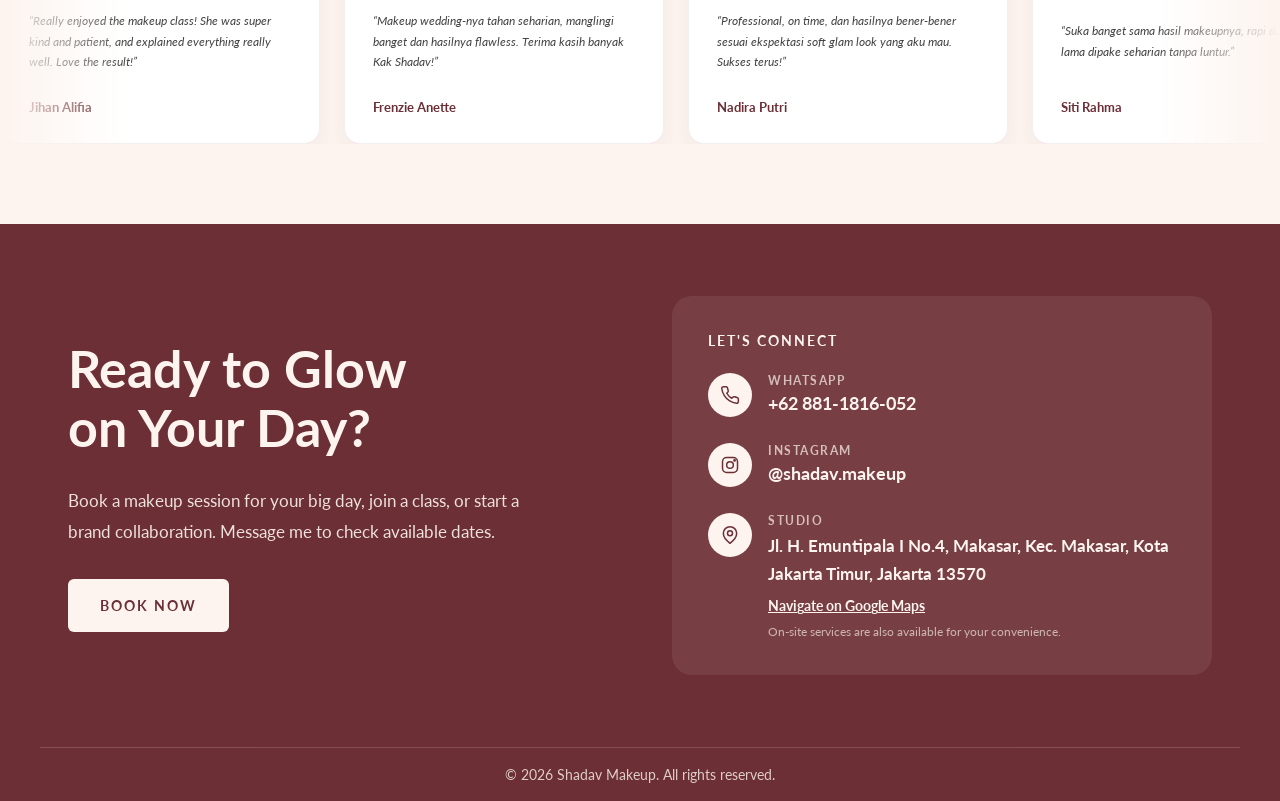
==== commit 3839976c: "change number phone" ====
--- a/index.html
+++ b/index.html
@@ -28,7 +28,7 @@
           <li><a href="index.html#about">About</a></li>
           <li><a href="service.html">Services</a></li>
           <li><a href="gallery.html">Gallery</a></li>
-          <li><a href="https://wa.me/6287834256680?text=Halo%2C%20saya%20ingin%20booking%20%5Bjenis%20layanan%5D%20pada%20tanggal%20%5Bdd%2Fmm%2Fyyyy%5D." class="nav-book-btn" target="_blank" rel="noopener">Book Now</a></li>
+          <li><a href="https://wa.me/628811816052?text=Halo%2C%20saya%20ingin%20booking%20%5Bjenis%20layanan%5D%20pada%20tanggal%20%5Bdd%2Fmm%2Fyyyy%5D." class="nav-book-btn" target="_blank" rel="noopener">Book Now</a></li>
         </ul>
       </nav>
     </div>
@@ -292,7 +292,7 @@
       <div class="footer-cta">
         <h2>Ready to Glow<br>on Your Day?</h2>
         <p>Book a makeup session for your big day, join a class, or start a brand collaboration. Message me to check available dates.</p>
-        <a class="btn-cta" href="https://wa.me/6287834256680?text=Halo%2C%20saya%20ingin%20booking%20%5Bjenis%20layanan%5D%20pada%20tanggal%20%5Bdd%2Fmm%2Fyyyy%5D." target="_blank" rel="noopener">Book Now</a>
+        <a class="btn-cta" href="https://wa.me/628811816052?text=Halo%2C%20saya%20ingin%20booking%20%5Bjenis%20layanan%5D%20pada%20tanggal%20%5Bdd%2Fmm%2Fyyyy%5D." target="_blank" rel="noopener">Book Now</a>
       </div>
  
       <div class="footer-card">
@@ -304,7 +304,7 @@
             </span>
             <div>
               <span class="label">WhatsApp</span>
-              <a href="https://wa.me/6287834256680" target="_blank" rel="noopener">+62 878-3425-6680</a>
+              <a href="https://wa.me/628811816052" target="_blank" rel="noopener">+62 881-1816-052</a>
             </div>
           </li>
           <li>
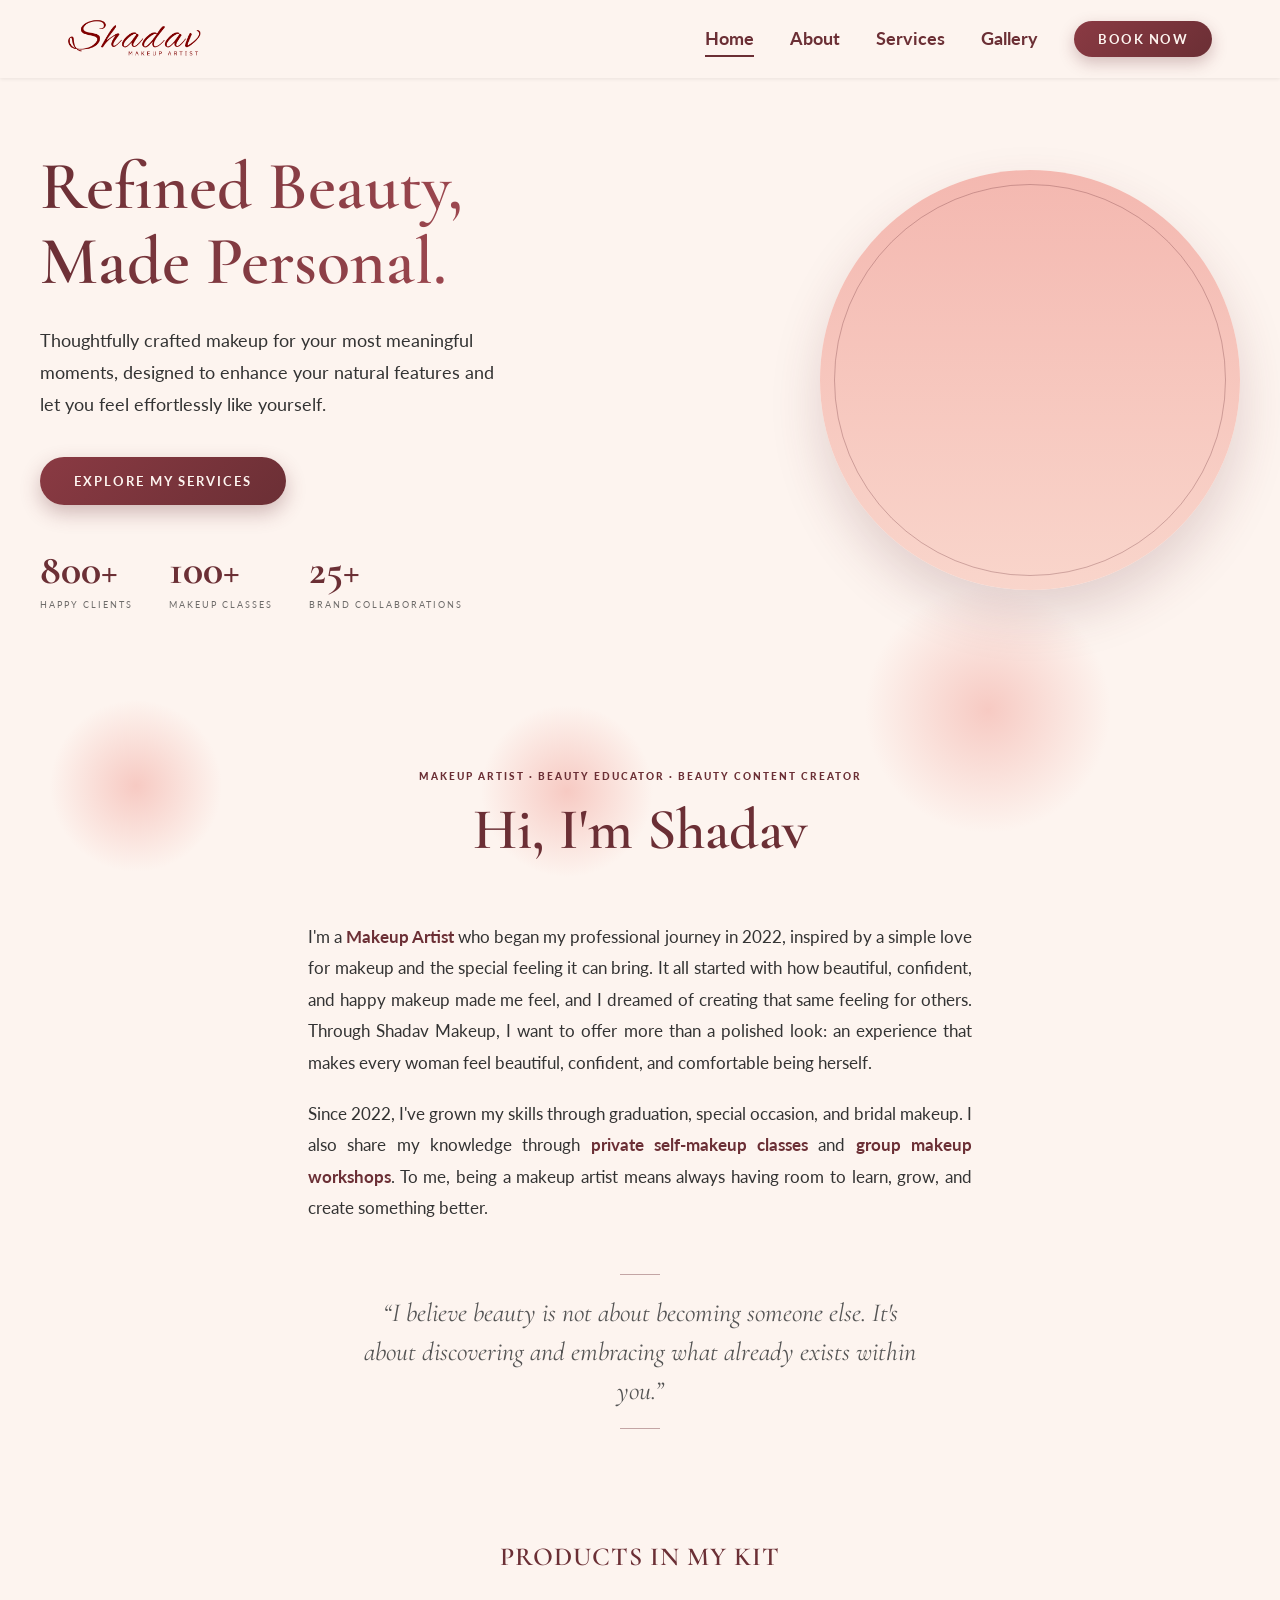
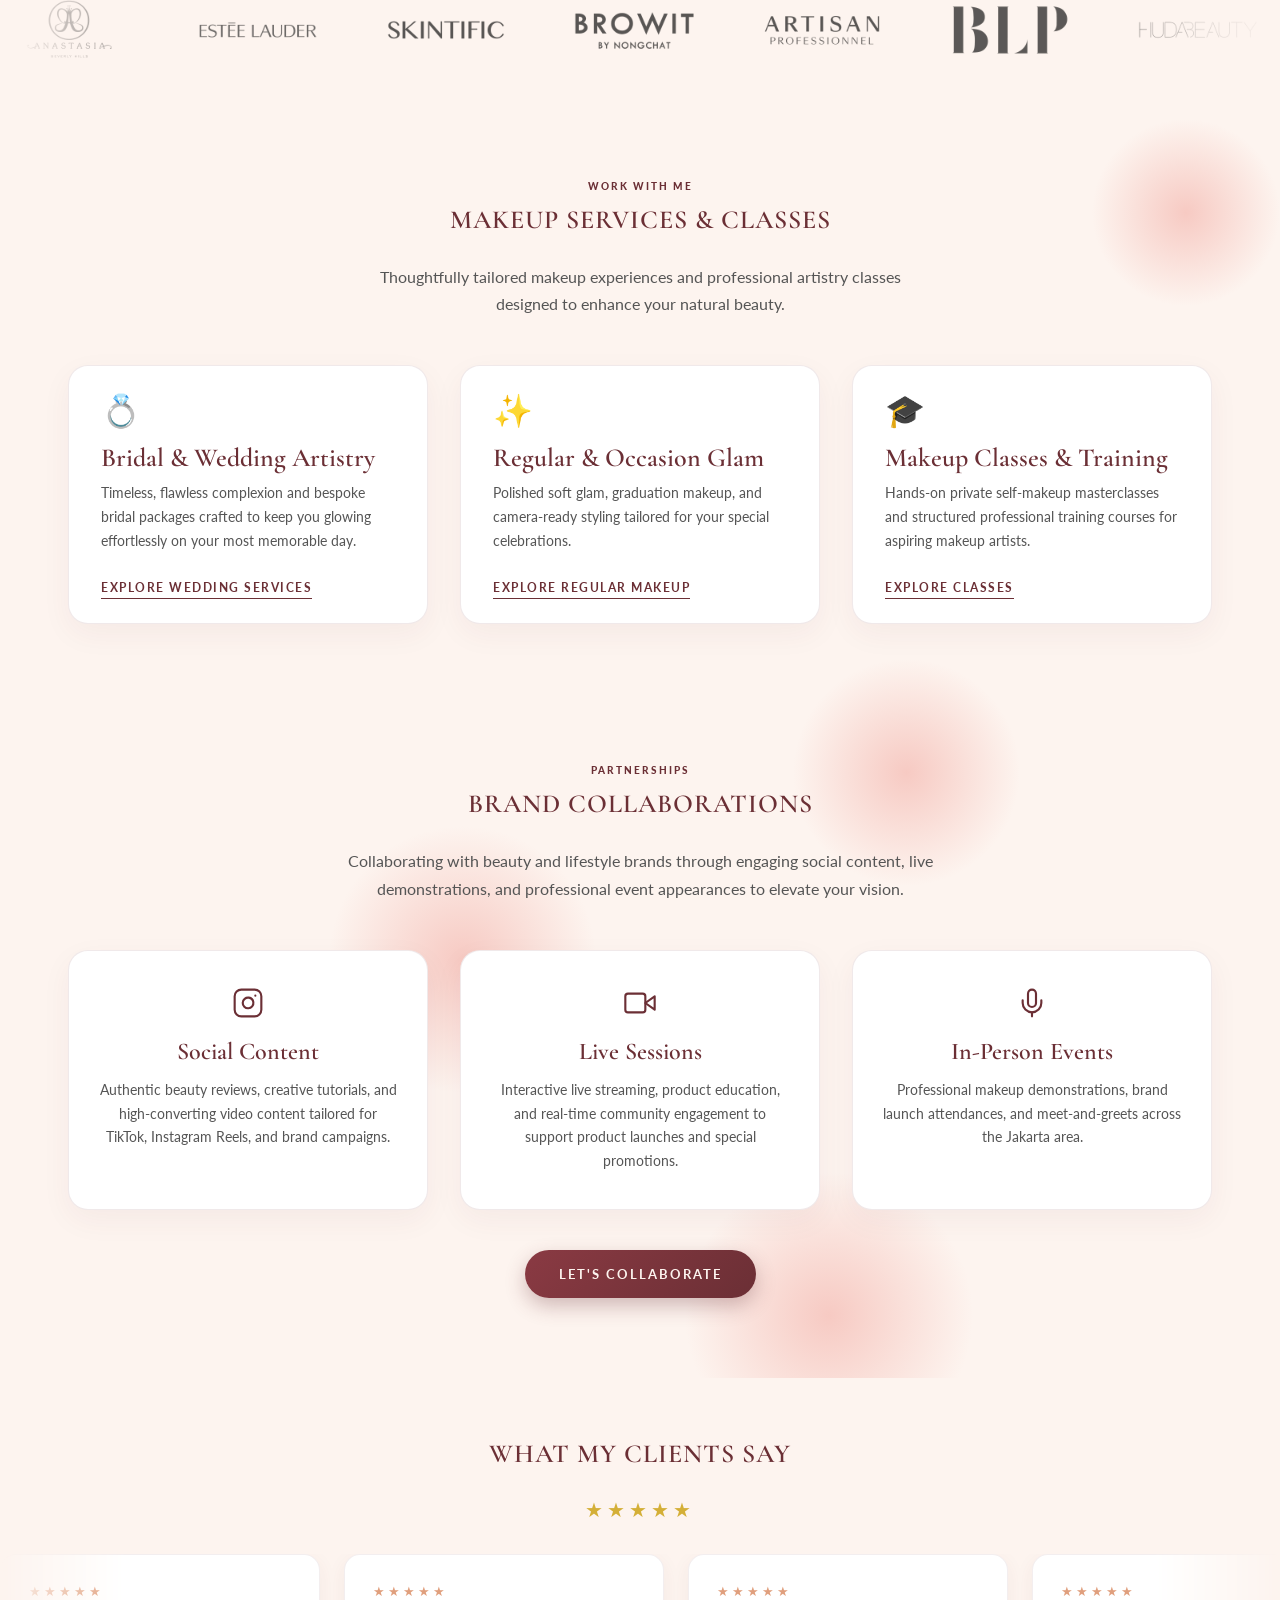
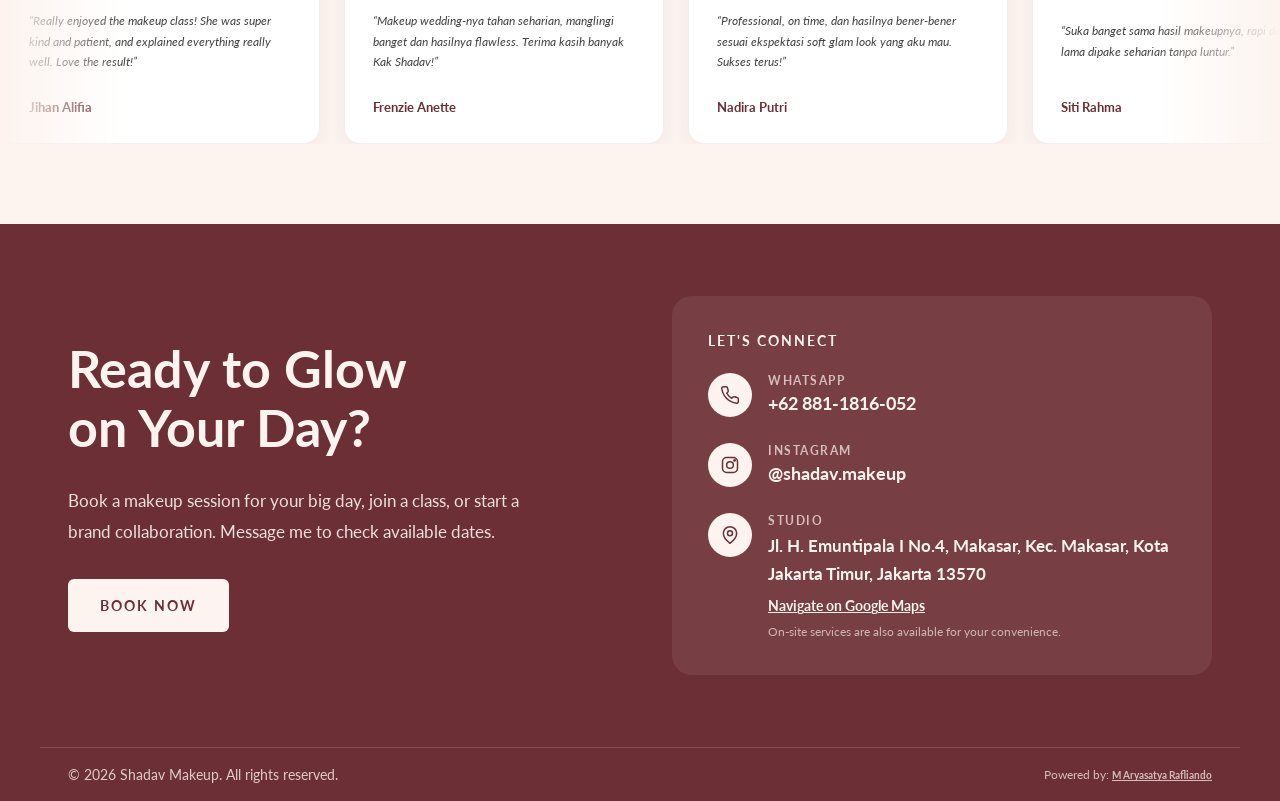
==== commit 845887c6: "fix footer" ====
--- a/index.html
+++ b/index.html
@@ -332,7 +332,8 @@
     </div>
  
     <div class="footer-bottom">
-      © <span id="year">2026</span> Shadav Makeup. All rights reserved.
+      <span>© <span id="year">2026</span> Shadav Makeup. All rights reserved.</span>
+      <span class="powered-text">Powered by: <a href="https://www.instagram.com/arystyrafli_/" target="_blank" rel="noopener"><strong>M Aryasatya Rafliando</strong></a></span>
     </div>
   </footer>
  
--- a/style.css
+++ b/style.css
@@ -280,6 +280,38 @@
   padding: 18px 28px;
   font-size: 14px;
   opacity: 0.8;
+  display: flex;
+  justify-content: space-between;
+  align-items: center;
+  flex-wrap: wrap;
+  gap: 8px 16px;
+}
+
+.powered-by strong { font-weight: 700; }
+
+@media (max-width: 520px) {
+  .footer-bottom {
+    justify-content: center;
+    text-align: center;
+  }
+}
+
+.footer-bottom a {
+  color: var(--primary);
+  font-size: 10px;
+  text-decoration: underline;
+}
+
+.footer-bottom a:hover {
+  opacity: 0.8;
+}
+
+.powered-by a { color: inherit; text-decoration: none; }
+.powered-by a:hover { text-decoration: underline; }
+
+.footer-bottom .powered-text {
+  font-size: 11.5px; /* Mengatur ukuran teks "Powered by:" dan nama menjadi lebih kecil */
+  opacity: 0.9;
 }
 
 /* ===== RESPONSIVE ===== */
